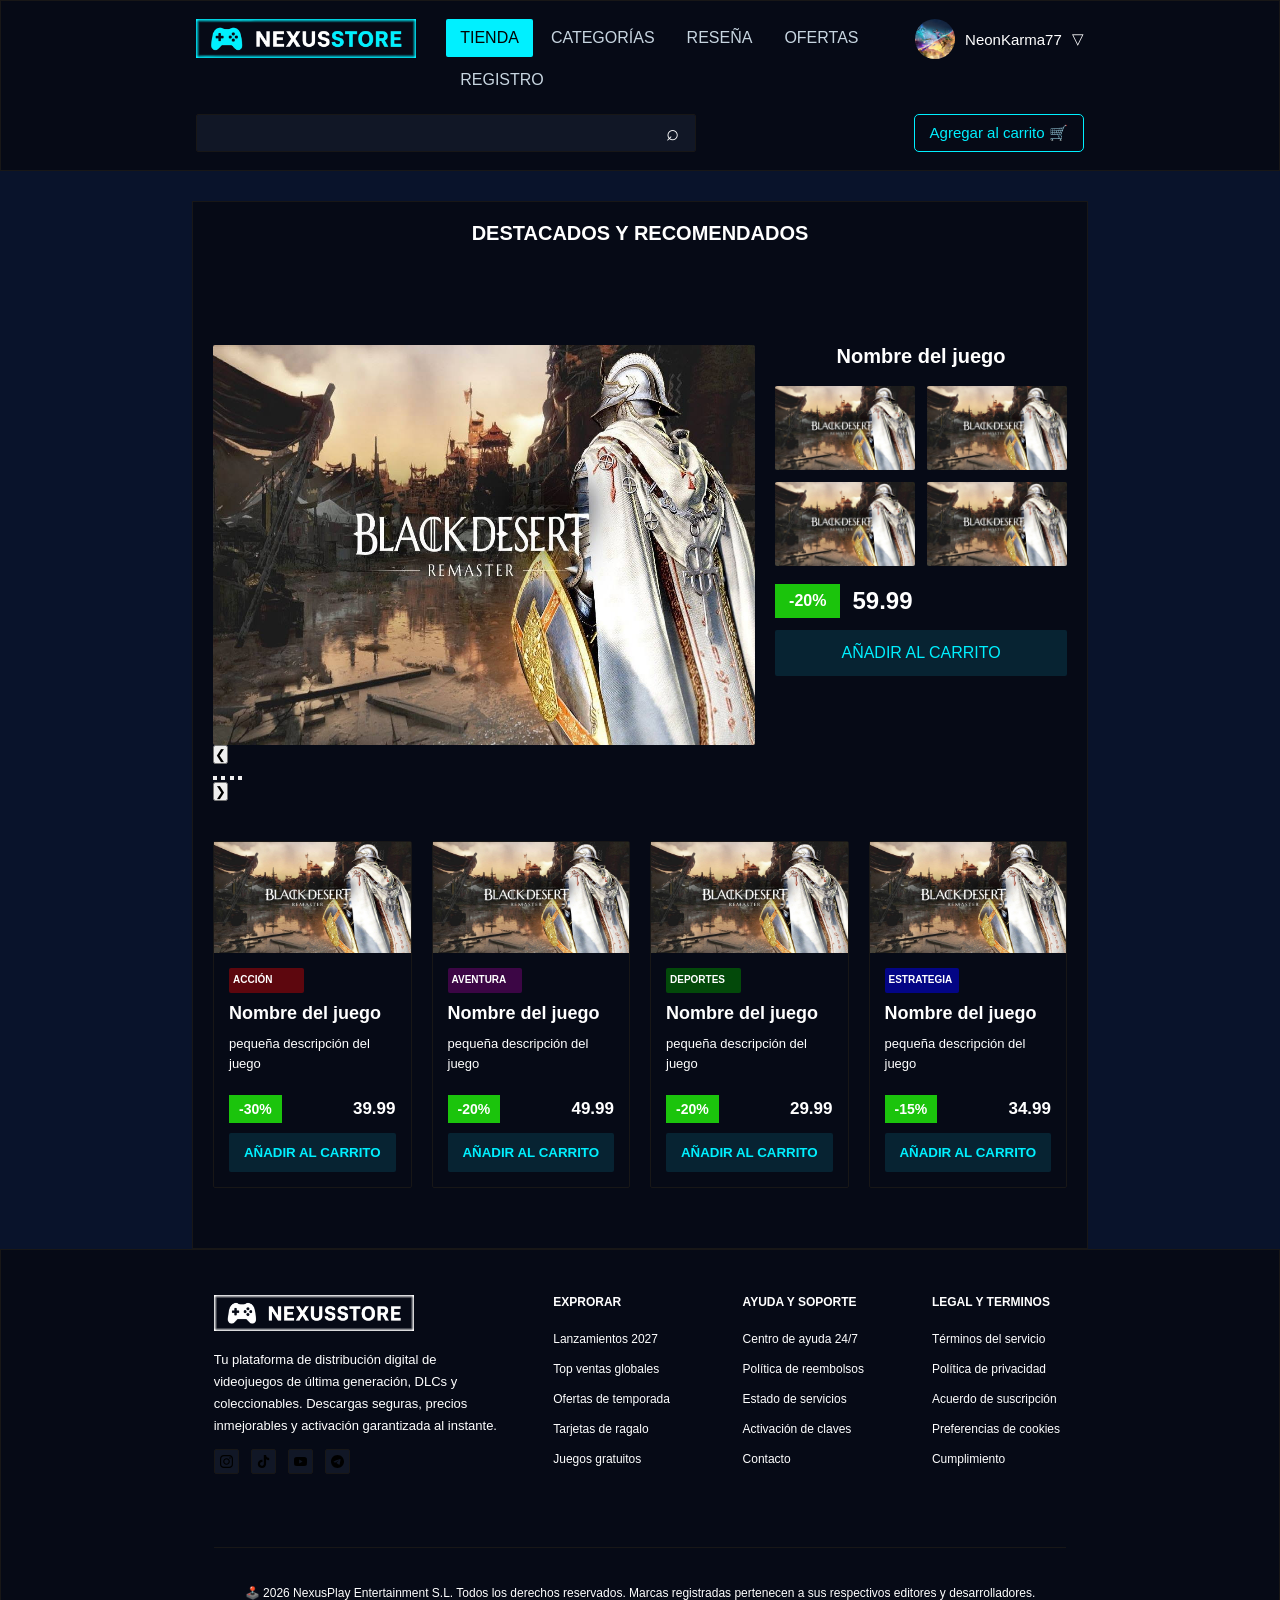
==== index.html @ 0e82df6f "subida web" ====
<!DOCTYPE html>
<html lang="es">

<head>
    <meta charset="UTF-8">
    <meta name="viewport" content="width=device-width, initial-scale=1.0">
    <link rel="stylesheet" href="css/main.css">
    <link rel="stylesheet" href="css/index.css">


    <title>Nexusstore</title>
</head>

<body>
    <header class="header-inicio">
        <div class="contenedor-principal">
            <!-- menú superior izquierda -->
            <div class="header-inicio__superior">
                <!-- <div class="header-inicio__logo"> -->
                <div class="header-inicio__izquierda">
                    <a href="index.html" class="header-inicio__logo"><img src="images/logo.png" alt="Logo de la página">
                    </a>

                    <nav class="navegacion">
                        <ul class="navegacion__lista">
                            <li><a href="index.html" class="navegacion-pag activo" title="Página inicio"
                                    aria-label="Ir a página de inicio">TIENDA</a></li>
                            <li><a href="categorias.html" class="navegacion-pag" title="Página categorías"
                                    aria-label="Ir a página de categorías">CATEGORÍAS</a></li>
                            <li><a href="detalle.html" class="navegacion-pag" title="Página recomendaciones"
                                    aria-label="Ir a la página de recomendaciones">RESEÑA</a></li>
                            <li><a href="ofertas.html" class="navegacion-pag" title="Página ofertas"
                                    aria-label="Ir a la página de ofertas">OFERTAS</a></li>
                            <li><a href="registro.html" class="navegacion-pag" title="Registro"
                                    aria-label="Ir a página de registro">REGISTRO</a></li>
                        </ul>
                    </nav>
                </div>
                <div class="usuario">
                    <button class="usuario__boton"><img src="images/perfil.jfif" alt="foto de perfíl">
                        <span>NeonKarma77</span>
                        <span class="usuario__flecha">▽</span>
                    </button>

                    <div class="usuario__menu">
                        <a href="#" title="perfil" aria-label="Ir a perfil de usuario">Perfíl</a>
                        <a href="#" title="Cerrar sesión" aria-label="Cerrar perfíl de usuario">Cerrar sesión</a>

                    </div>
                </div>
            </div>
            <!-- buscador -->
            <!-- Buscador y carrito: segunda fila -->
            <div class="header-inicio__inferior">
                <!-- 
                <section class="buscador"> -->

                <form class="buscador">
                    <input type="search" class="buscador__campo">
                    <button type="submit">⌕</button>

                </form>

                <!-- carrito -->
                <div class="carrito">

                    <a href="carrito.html" class="carrito__boton">Agregar al carrito 🛒</a>
                </div>


            </div>
        </div>
        </div>

    </header>

    <!-- inicio main -->

    <main class="contenedor-principal">
        <div class="contenedor__inicio">
            <h1 class="titulo-inicio">DESTACADOS Y RECOMENDADOS</h1>
            <div class="exhibicion-juego__contenido">
                <div class="exhibicion-juego__principal">
                    <img src="images/juegos/blackd.jpg" alt="imagen juego principal">

                </div>

                <!-- imagen grande -->
                <div class="exhibicion-juego__galeria">
                    <h2 class="exhibicion-juego__titulo">Nombre del juego</h2>
                    <div class="exhibicion-juego__miniaturas">
                        <img src="images/juegos/blackd.jpg" alt="imagen juego">
                        <img src="images/juegos/blackd.jpg" alt="imagen juego">
                        <img src="images/juegos/blackd.jpg" alt="imagen juego">
                        <img src="images/juegos/blackd.jpg" alt="imagen juego">
                    </div>

                    <div class="exhibicion-juego__compra">
                        <div class="exhibicion-juego__descuento"><span>-20%</span></div>
                        <div class="exhibicion-juego__precio">
                            <span class="precio">59.99</span>
                        </div>
                        <button class="exhibicion-juego__boton">AÑADIR AL CARRITO</button>
                    </div>

                </div>

            </div>

            <!-- opciones de juegos -->
            <div class="exhibicion-juego__controles">

                <button class="control-juego control-juego--anterior">
                    &#10094;
                </button>

                <div class="exhibicion-juego__indicadores">
                    <button class="indicador indicador--activo" aria-label="Juego 1"></button>
                    <button class="indicador" aria-label="Juego 2"></button>
                    <button class="indicador" aria-label="Juego 3"></button>
                    <button class="indicador" aria-label="Juego 4"></button>
                </div>

                <button class="control-juego control-juego--siguiente">
                    &#10095;
                </button>
            </div>
            <!-- fila de juegos -->

            <div class="juegos-destacados">
                <div class="tarjeta-juego">
                    <img src="images/juegos/blackd.jpg" alt="imagen de juego">
                    <div class="tarjeta-juego__informacion">
                        <h3 class="tarjeta-juego__accion">ACCIÓN</h3>
                        <h2 class="tarjeta-juego__titulo">Nombre del juego</h2>
                        <p class="tarjeta-juego__descripcion">
                            pequeña descripción del juego

                        </p>
                        <div class="tarjeta-juego__precio">
                            <span class="tarjeta-juego__descuento">-30%</span>
                            <span class="tarjeta-juego__valor">39.99</span>
                        </div>
                        <button class="tarjeta-juego__boton">AÑADIR AL CARRITO</button>
                    </div>

                </div>

                <div class="tarjeta-juego">
                    <img src="images/juegos/blackd.jpg" alt="imagen de juego">
                    <div class="tarjeta-juego__informacion">
                        <h3 class="tarjeta-juego__aventura">AVENTURA</h3>
                        <h2 class="tarjeta-juego__titulo">Nombre del juego</h2>
                        <p class="tarjeta-juego__descripcion">
                            pequeña descripción del juego

                        </p>
                        <div class="tarjeta-juego__precio">
                            <span class="tarjeta-juego__descuento">-20%</span>
                            <span class="tarjeta-juego__valor">49.99</span>
                        </div>

                        <button class="tarjeta-juego__boton">AÑADIR AL CARRITO</button>
                    </div>


                </div>
                <div class="tarjeta-juego">
                    <img src="images/juegos/blackd.jpg" alt="imagen de juego">
                    <div class="tarjeta-juego__informacion">
                        <h3 class="tarjeta-juego__deportes">DEPORTES</h3>
                        <h2 class="tarjeta-juego__titulo">Nombre del juego</h2>
                        <p class="tarjeta-juego__descripcion">
                            pequeña descripción del juego

                        </p>
                        <div class="tarjeta-juego__precio">
                            <span class="tarjeta-juego__descuento">-20%</span>
                            <span class="tarjeta-juego__valor">29.99</span>
                        </div>

                        <button class="tarjeta-juego__boton">AÑADIR AL CARRITO</button>
                    </div>

                </div>

                <div class="tarjeta-juego">
                    <img src="images/juegos/blackd.jpg" alt="imagen de juego">
                    <div class="tarjeta-juego__informacion">
                        <h3 class="tarjeta-juego__estrategia">ESTRATEGIA</h3>
                        <h2 class="tarjeta-juego__titulo">Nombre del juego</h2>
                        <p class="tarjeta-juego__descripcion">
                            pequeña descripción del juego

                        </p>
                        <div class="tarjeta-juego__precio">
                            <span class="tarjeta-juego__descuento">-15%</span>
                            <span class="tarjeta-juego__valor">34.99</span>
                        </div>

                        <button class="tarjeta-juego__boton">AÑADIR AL CARRITO</button>
                    </div>

                </div>

            </div>
        </div>
    </main>


    <footer class="pie-pagina">
        <div class="pie-pagina__contenedor">
            <!-- footer primera columna -->
            <div class="pie-pagina__superior">
                <div class="pie-pagina__marca"> <img src="images/logo_blanco.png" alt="Logo de la página">
                    <p class="pie-pagina__descripcion">
                        Tu plataforma de distribución digital de videojuegos de última generación, DLCs y
                        coleccionables.
                        Descargas seguras, precios inmejorables y activación garantizada al instante.

                    </p>
                    <nav class="redes-sociales">
                        <a href="" title="instagram" aria-label="Ir al instagram de  nexusstore"><img
                                src="images/instagram.svg"></a>
                        <a href="" title="tik-tok" aria-label="Ir al tik tok de  nexusstore"><img
                                src="images/tok.svg"></a>
                        <a href="" title="Youtube" aria-label="Ir al youtube de  nexusstore"><img
                                src="images/youtube.svg"></a>
                        <a href="" title="Telegram" aria-label="Ir al Telegram de  nexusstore"><img
                                src="images/telegram.svg"></a>

                    </nav>

                </div>
                <!-- footer segunda columna -->
                <nav class="pie-pagina__columna">
                    <h2 class="pie-pagina__titulo">EXPRORAR</h2>
                    <ul class="pie-pagina__lista">
                        <li class="pie-pagina__elemento">
                            <a href="#lanamientos" class="pie-pagina__enlace" title="lanzamientos"
                                aria-label="Ir a pagina lanzamientos">Lanzamientos 2027</a>
                        </li>
                        <li class="pie-pagina__elemento">
                            <a href="#lanamientos" class="pie-pagina__enlace" title="lanzamientos"
                                aria-label="Ir a pagina lanzamientos">Top ventas globales</a>
                        </li>
                        <li class="pie-pagina__elemento">
                            <a href="#lanamientos" class="pie-pagina__enlace" title="lanzamientos"
                                aria-label="Ir a pagina lanzamientos">Ofertas de temporada</a>
                        </li>
                        <li class="pie-pagina__elemento">
                            <a href="#lanamientos" class="pie-pagina__enlace" title="lanzamientos"
                                aria-label="Ir a pagina lanzamientos">Tarjetas de ragalo</a>
                        </li>
                        <li class="pie-pagina__elemento">
                            <a href="#lanamientos" class="pie-pagina__enlace" title="lanzamientos"
                                aria-label="Ir a pagina lanzamientos">Juegos gratuitos</a>
                        </li>

                    </ul>

                </nav>
                <nav class="pie-pagina__columna">
                    <h2 class="pie-pagina__titulo">AYUDA Y SOPORTE</h2>
                    <ul class="pie-pagina__lista">
                        <li class="pie-pagina__elemento">
                            <a href="#lanamientos" class="pie-pagina__enlace" title="lanzamientos"
                                aria-label="Ir a pagina lanzamientos">Centro de ayuda 24/7</a>
                        </li>
                        <li class="pie-pagina__elemento">
                            <a href="#lanamientos" class="pie-pagina__enlace" title="lanzamientos"
                                aria-label="Ir a pagina lanzamientos">Política de reembolsos</a>
                        </li>
                        <li class="pie-pagina__elemento">
                            <a href="#lanamientos" class="pie-pagina__enlace" title="lanzamientos"
                                aria-label="Ir a pagina lanzamientos">Estado de servicios</a>
                        </li>
                        <li class="pie-pagina__elemento">
                            <a href="#lanamientos" class="pie-pagina__enlace" title="lanzamientos"
                                aria-label="Ir a pagina lanzamientos">Activación de claves</a>
                        </li>
                        <li class="pie-pagina__elemento">
                            <a href="#lanamientos" class="pie-pagina__enlace" title="lanzamientos"
                                aria-label="Ir a pagina lanzamientos">Contacto</a>
                        </li>

                    </ul>

                </nav>
                <nav class="pie-pagina__columna">
                    <h2 class="pie-pagina__titulo">LEGAL Y TERMINOS</h2>
                    <ul class="pie-pagina__lista">
                        <li class="pie-pagina__elemento">
                            <a href="#lanamientos" class="pie-pagina__enlace" title="lanzamientos"
                                aria-label="Ir a pagina lanzamientos">Términos del servicio</a>
                        </li>
                        <li class="pie-pagina__elemento">
                            <a href="#lanamientos" class="pie-pagina__enlace" title="lanzamientos"
                                aria-label="Ir a pagina lanzamientos">Política de privacidad</a>
                        </li>
                        <li class="pie-pagina__elemento">
                            <a href="#lanamientos" class="pie-pagina__enlace" title="lanzamientos"
                                aria-label="Ir a pagina lanzamientos">Acuerdo de suscripción</a>
                        </li>
                        <li class="pie-pagina__elemento">
                            <a href="#lanamientos" class="pie-pagina__enlace" title="lanzamientos"
                                aria-label="Ir a pagina lanzamientos">Preferencias de cookies</a>
                        </li>
                        <li class="pie-pagina__elemento">
                            <a href="#lanamientos" class="pie-pagina__enlace" title="lanzamientos"
                                aria-label="Ir a pagina lanzamientos">Cumplimiento</a>
                        </li>

                    </ul>

                </nav>
            </div>
            <div class="pie-pagina__linea"></div>

            <div class="pie-pagina__inferior">
                <p class="pie-pagina__derechos">
                    🕹️ 2026 NexusPlay Entertainment S.L.
                    Todos los derechos reservados.
                    Marcas registradas pertenecen a sus respectivos
                    editores y desarrolladores.
                </p>
            </div>
        </div>
    </footer>
</body>

</html>
<!--
© 2026 Valve Corporation. Todos los derechos reservados. Todas las marcas registradas pertenecen a sus respectivos dueños en EE. UU. y otros países.
Todos los precios incluyen IVA (donde sea aplicable). -->

<!-- w3c validar html y css
 
ccs code quality css

rendimiento
yelow laps

css pcify  graphs generatos

lighthouse

prueba accesibilidad  wave 

añadir loading lazzy

-->
---- css/main.css ----
* {
    margin: 0;
    padding: 0;
    box-sizing: border-box;
}

html {
    height: 100%;
}

body {

    font-family: Verdana, Geneva, Tahoma, sans-serif;
    background: #09132b;
    color: white;
    display: flex;
    flex-direction: column;
    min-height: 100vh;
    width: 100%;
    margin: 0;

}

main {
    flex: 1 o auto;
}

.contenedor-principal {

    width: 70%;
    max-width: 1400px;
    margin: 0 auto;

}


/*  Header*/

.header-inicio {

    width: 100%;
    background-color: #060a16;
    padding: 18px 5px;
    border: 1px solid rgb(24, 23, 23);
    ;
}

.header-inicio__superior {

    display: flex;
    justify-content: space-between;
    align-items: flex-start;
    gap: 20px
}

.header-inicio__inferior {

    display: flex;
    justify-content: space-between;
    margin-top: 10px;
}

/*Logo*/

.header-inicio__izquierda {

    display: flex;
    flex-direction: row;
    align-items: flex-start;


}

.header-inicio__logo {
    display: flex;
    align-items: center;
    text-decoration: none;

}

.header-inicio__logo img {

    width: 220px;
    height: auto;
    object-fit: contain;
    margin-right: 30px;
}

/*navegación*/
.navegacion {

    display: flex;
    align-items: center;


}

.navegacion__lista {

    display: flex;
    list-style: none;
    flex-wrap: wrap;
    gap: 4px;

}

.navegacion-pag {

    color: #C7D5E0;
    text-decoration: none;
    padding: 10px;
    display: block;
    padding: 10px 14px;
    border-radius: 2px;
    transition: background-color 0.3s ease, color 0.3s ease;
}

.navegacion-pag:hover {

    color: #030303;
    background-color: #00f0ff;
}

.navegacion-pag.activo {
    color: #030303;
    background-color: #00f0ff;

}

/*perfil*/
.usuario {

    position: relative;
}

.usuario__boton {

    display: flex;
    align-items: center;
    gap: 10px;
    background: transparent;
    color: white;
    font-size: 15px;
    cursor: pointer;
    border: none;
}

.usuario__boton img {

    width: 40px;
    height: 40px;
    border-radius: 50%;
    object-fit: cover;
    font-weight: bold;

}

/*menú desplegable*/
.usuario__menu {

    display: none;
    position: absolute;
    top: 100%;
    right: 0;
    min-width: 160px;
    margin-top: 10px;
    background: #09132b;
    border-radius: 6px;
    overflow: hidden;
    box-shadow: 0 4px 12px rgba(0, 0, 0, 0.25);
    z-index: 10;

}

.usuario__menu a {

    display: block;
    padding: 12px 15px;
    color: white;
    text-decoration: none;

}

.usuario__menu a:hover {

    background-color: #111726;

}

/*menu despliegue perfil*/
/*.usuario:hover {

    display: block;

}

.usuario__menu {
    display: block;

}

.usuario:focus-within {
    display: block;

}

.usuario__menu {
    display: block;

}

/*footer abajo */

.header-inicio__inferior {

    display: flex;
    justify-content: space-between;
    align-items: center;
    margin-top: 15px;

}

/*Buscador */

.buscador {
    display: flex;
    width: 500px;
    height: 38px;
    border: 1px solid rgb(24, 23, 23);
    border-radius: 2px;
    overflow: hidden;
}

.buscador input {

    flex: 1;
    min-width: 0;
    padding: 0 12px;
    background-color: #111726;
    color: white;
    border: none;
    outline: none;
    font-size: 14px;

}

.buscador button {

    width: 45px;
    border: none;
    background-color: #111726;
    color: white;
    font-size: 22px;
    cursor: pointer;
}

.buscador button:hover {

    background-color: #00f0ff;

}

/*carrito*/

.carrito {

    display: flex;
    justify-content: flex-end;

}

.carrito__boton {

    display: flex;
    align-items: center;
    gap: 8px;
    padding: 9px 15px;
    text-decoration: none;
    background-color: transparent;
    border: 0.1px solid #00f0ff;
    border-radius: 5px;
    color: #00f0ff;
    font-size: 15px;
    cursor: pointer;

}

.carrito__boton:hover {

    background-color: #145c38;
    color: #5cff9a;
    border: 1px solid rgb(24, 23, 23);

}

/* colores 
lineas: rgb(24, 23, 23);
azul body #09132b 
 footer #060a16
azul fluorecente #00f0ff
barra búsqueda #111726*/

/*Footer*/

.pie-pagina {
    width: 100%;
    background-color: #060a16;
    border: 1px solid rgb(24, 23, 23);
    color: white;
    padding: 45px 30px 25px;
    font-family: Verdana, Geneva, Tahoma, sans-serif;
    flex-shrink: 0;
    margin-top: auto;

}

.pie-pagina__contenedor {
    max-width: 1400;
    width: 70%;
    margin: 0 auto;
}

.pie-pagina__superior {

    display: grid;
    grid-template-columns: 1.8fr 0.85fr 0.85fr 0.85fr;
    gap: 55px;
    padding-bottom: 55px;

}

.pie-pagina__img {

    max-width: 470px;

}

.pie-pagina__marca img {
    display: block;
    width: 200px;
    max-width: 100%;
    height: auto;
    max-height: 50px;
    object-position: left center;
    margin-bottom: 18px;
}

.redes-sociales img {
    display: block;
    width: 25px;
    height: 25px;
    object-fit: contain;
    padding: 5px;
    background-color: #111726;
    border: 1px solid rgb(24, 23, 23);
    border-radius: 2px;
    filter: black(5) brightness(0) invert(1);
    transition: filter 0.3s ease, transform 0.3 ease;
    margin-top: 12px;
}

.pie-pagina__logotipo {

    display: inline-flex;
    align-items: center;
    gap: 12px;
    text-decoration: none;
    margin-bottom: 18px;

}

.pie-pagina__logotipo-icono {

    width: 40px;
    height: 40px;
    display: flex;
    align-items: center;
    justify-content: center;
    background-color: #3a7404;
    color: white;
    border-radius: 10px;
    font-size: 20;
    flex-shrink: 0;

}

.pie-pagina__logotipo-texto {

    color: #00f0ff;
    font-size: 20px;
    font-weight: 700;
    white-space: nowrap;
}

.pie-pagina__descripcion {
    max-width: 400px;
    font-size: 13px;
    line-height: 1.7;
}

.redes-sociales {
    display: flex;
    align-items: center;
    gap: 12px;
}

.redes-sociales__enlace {

    width: 40px;
    height: 40px;
    display: flex;
    align-items: center;
    justify-content: center;
    color: #00f0ff;
    background-color: #060a16;
    border: 1px solid #060a16;
    border-radius: 6px;
    text-decoration: none;
    font-size: 15px;
    transition: all 0.3s ease;

}

.redes-sociales__enlace:hover {

    background-color: #030303;
    color: #3a7404;
    border-color: #00f0ff;
    transform: translateY(-3px);

}

.pie-pagina__columna {

    min-width: 0;

}

.pie-pagina__titulo {

    display: flex;
    align-items: center;
    gap: 8px;
    color: white;
    font-size: 12px;
    font-weight: 700;
    margin-bottom: 20px;
    white-space: nowrap;


}

.pie-pagina__punto {

    width: 7px;
    height: 7px;
    background-color: #00f0ff;
    border-radius: 50%;

}

.pie-pagina__lista {

    list-style: none;
    display: flex;
    flex-direction: column;
    gap: 12px;

}

.pie-pagina__enlace {

    color: white;
    text-decoration: none;
    font-size: 12px;
    transition: color 0.3s ease;

}

.pie-pagina__enlace:hover {
    color: #00f0ff;
}

.pie-pagina__linea {

    width: 100%;
    height: 1px;
    background-color: rgb(24, 23, 23);
}

.pie-pagina__inferior {

    display: flex;
    align-items: center;
    justify-content: center;
    padding-top: 35px;
    color: rgb(24, 23, 23);

}

.pie-pagina__derechos {

    color: #060a16;
    font-size: 12px;
    line-height: 1.7;
}


.pie-pagina__derechos {

    color: white;
    text-align: center;

}
---- css/index.css ----
/*Contenido principal*/
.contenedor__inicio {
    background-color: #060a16;
    border: 1px solid rgb(24, 23, 23);
    padding: 20px;
    margin-top: 30px;
}

.titulo-inicio {
    margin-top: 0;
    margin-bottom: 15px;
    font-size: 20px;
    color: white;
    text-align: center;
}

.exhibicion-juego__contenido {

    display: grid;
    grid-template-columns: 13fr 7fr;
    gap: 20px;
    width: 100%;
    margin-top: 100px;
    padding: auto;

}


/*columna izquierda*/

.exhibicion-juego__principal {
    width: 100%;
    height: 100%;
    min-height: 400px;
    border-radius: 2px;
}

.exhibicion-juego__principal img {
    width: 100%;
    height: 100%;
    display: block;
    border-radius: 2px;

}

/*imegen derecha*/

.exhibicion-juego__galeria {
    display: flex;
    flex-direction: column;
    gap: 18px;
}


/*Título del juego*/
.exhibicion-juego__titulo {
    color: white;
    font-size: 20px;
    font-weight: bold;
    text-align: center;
}

/*imagenes mini*/

.exhibicion-juego__miniaturas {

    display: grid;
    grid-template-columns: repeat(2, 1fr);
    grid-template-rows: repeat(2, 1fr);
    gap: 12px;

}

.exhibicion-juego__miniaturas img {

    width: 100%;
    display: block;
    object-fit: cover;
    border-radius: 2px;
    cursor: pointer;

}

.exhibicion-juego__miniaturas img:hover {
    transform: scale(1.04);
}

/*Compra*/

.exhibicion-juego__compra {
    display: grid;
    grid-template-columns: auto 1fr;
    gap: 12px;
    align-items: center;
}

.exhibicion-juego__precio {
    color: white;
    font-size: 24px;
    font-weight: bold;

}

.exhibicion-juego__descuento {

    background-color: #1bc40c;
    color: white;
    padding: 8px 14px;
    font-size: 16px;
    font-weight: bold;
}

.exhibicion-juego__boton {

    grid-column: 1/-1;
    padding: 14px;
    background-color: #072332;
    color: #00f0ff;
    border: none;
    border-radius: 2px;
    font-size: 16px;
    cursor: pointer;

}

.exhibicion-juego__boton:hover {
    background-color: #00f0ff;
    color: black;
}

/*fila juegos*/
.juegos-destacados {
    display: grid;
    grid-template-columns: repeat(4, 1fr);
    gap: 20px;
    width: 100%;
    margin: 40px auto;
}

.tarjeta-juego {

    display: flex;
    flex-direction: column;
    background-color: #060a16;
    border: 1px solid rgb(24, 23, 23);
    border-radius: 2px;
    min-width: 0;
}

.tarjeta-juego:hover {
    transform: scale(1.04);
}

.tarjeta-juego img {

    width: 100%;
    aspect-ratio: 16/9;
    display: block;

}

.tarjeta-juego__informacion {
    display: flex;
    flex-direction: column;
    flex: 1;
    padding: 15px;
    gap: 10px;

}

.tarjeta-juego__informacion h3 {

    font-size: 10px;
    font-weight: bold;
    padding: 4px;
    width: 45%;
    height: 25px;
    line-height: 1.6;
    border-radius: 2px;

}

.tarjeta-juego__accion {
    background-color: rgba(255, 0, 0, 0.349);
    color: white;
}

.tarjeta-juego__aventura {
    background-color: rgba(128, 0, 128, 0.445);
    color: white;

}

.tarjeta-juego__deportes {
    background-color: rgba(0, 128, 0, 0.534);
    color: white;

}

.tarjeta-juego__estrategia {
    background-color: rgba(0, 0, 255, 0.473);
    color: white;

}

.tarjeta-juego__titulo {

    color: white;
    font-size: 18px;

}

.tarjeta-juego__descripcion {

    color: white;
    font-size: 13px;
    line-height: 1.6;

}

.tarjeta-juego__precio {

    display: flex;
    justify-content: space-between;
    align-items: center;
    margin-top: auto;
    padding-top: 10px;

}

.tarjeta-juego__descuento {
    background-color: #1bc40c;
    color: white;
    font-size: 14px;
    font-weight: bold;
    padding: 6px 10px;

}

.tarjeta-juego__valor {
    color: white;
    font-size: 17px;
    font-weight: bold;
}

.tarjeta-juego__boton {
    width: 100%;
    padding: 12px;
    background-color: #072332;
    color: #00f0ff;
    border: none;
    border-radius: 2px;
    font-weight: bold;
    cursor: pointer;
}

.tarjeta-juego__boton:hover {
    background-color: #00f0ff;
    color: black;
}
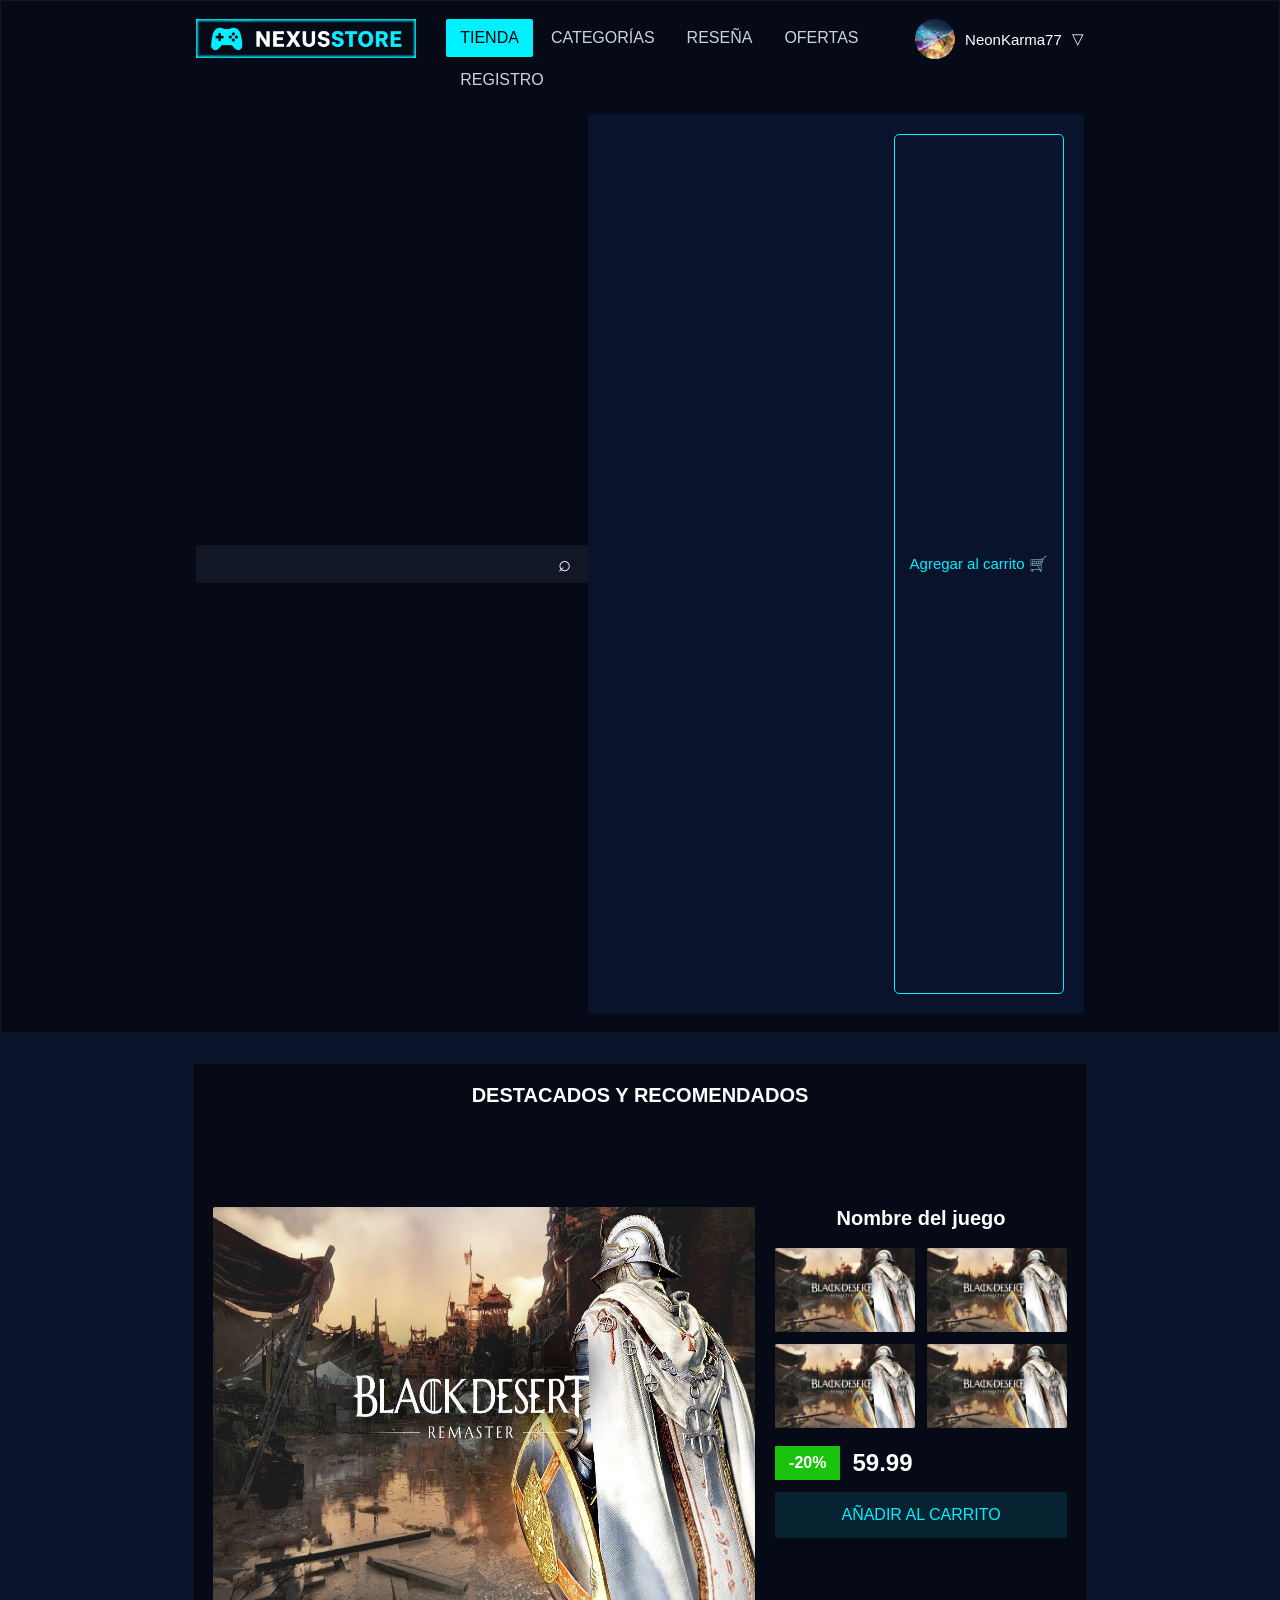
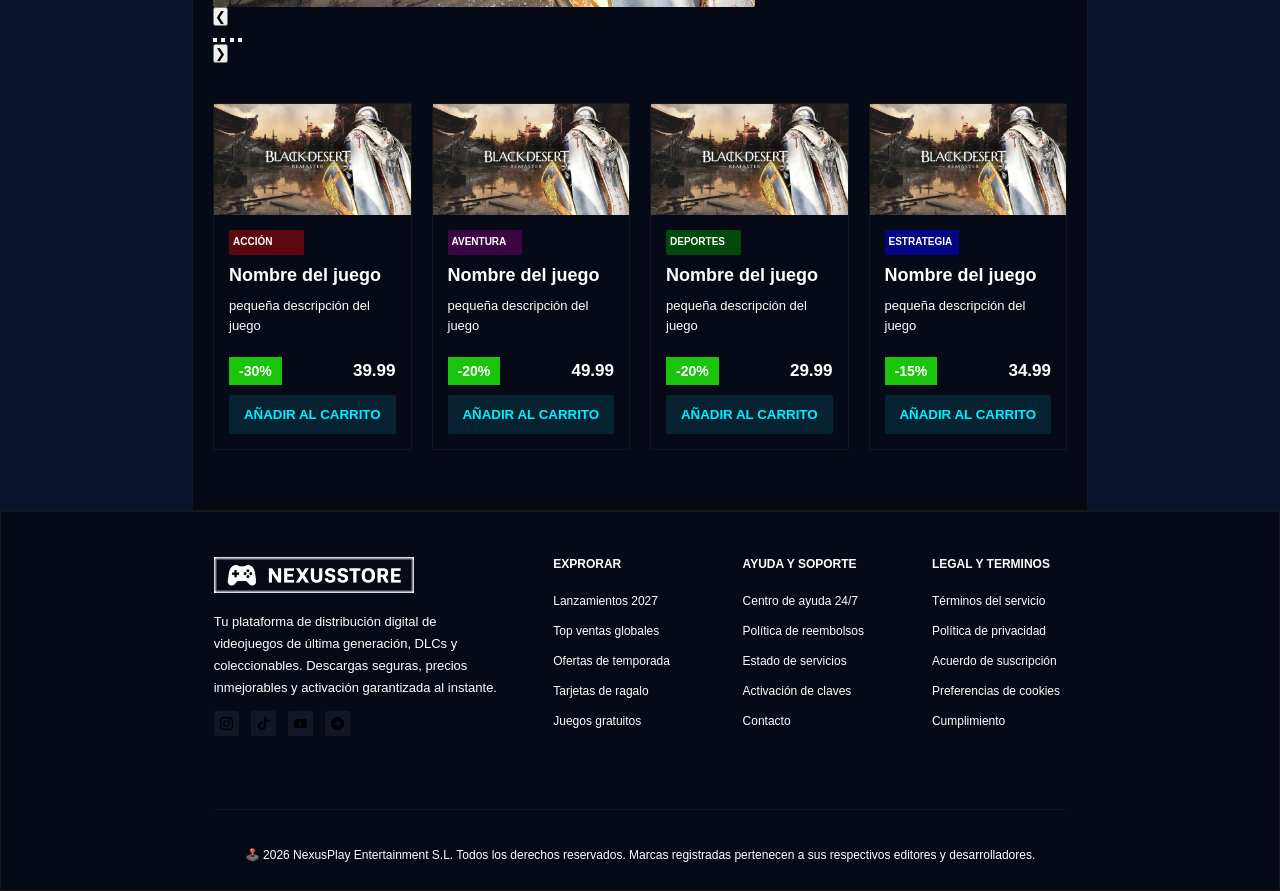
==== commit eaffd2f1: "correccion" ====
--- a/index.html
+++ b/index.html
@@ -5,7 +5,6 @@
     <meta charset="UTF-8">
     <meta name="viewport" content="width=device-width, initial-scale=1.0">
     <link rel="stylesheet" href="css/main.css">
-    <link rel="stylesheet" href="css/index.css">
 
 
     <title>Nexusstore</title>
--- a/css/main.css
+++ b/css/main.css
@@ -511,4 +511,1325 @@
     color: white;
     text-align: center;
 
+}
+
+
+/*index*/
+
+/*Contenido principal*/
+.contenedor__inicio {
+    background-color: #060a16;
+    border: 1px solid rgb(24, 23, 23);
+    padding: 20px;
+    margin-top: 30px;
+}
+
+.titulo-inicio {
+    margin-top: 0;
+    margin-bottom: 15px;
+    font-size: 20px;
+    color: white;
+    text-align: center;
+}
+
+.exhibicion-juego__contenido {
+
+    display: grid;
+    grid-template-columns: 13fr 7fr;
+    gap: 20px;
+    width: 100%;
+    margin-top: 100px;
+    padding: auto;
+
+}
+
+
+/*columna izquierda*/
+
+.exhibicion-juego__principal {
+    width: 100%;
+    height: 100%;
+    min-height: 400px;
+    border-radius: 2px;
+}
+
+.exhibicion-juego__principal img {
+    width: 100%;
+    height: 100%;
+    display: block;
+    border-radius: 2px;
+
+}
+
+/*imegen derecha*/
+
+.exhibicion-juego__galeria {
+    display: flex;
+    flex-direction: column;
+    gap: 18px;
+}
+
+
+/*Título del juego*/
+.exhibicion-juego__titulo {
+    color: white;
+    font-size: 20px;
+    font-weight: bold;
+    text-align: center;
+}
+
+/*imagenes mini*/
+
+.exhibicion-juego__miniaturas {
+
+    display: grid;
+    grid-template-columns: repeat(2, 1fr);
+    grid-template-rows: repeat(2, 1fr);
+    gap: 12px;
+
+}
+
+.exhibicion-juego__miniaturas img {
+
+    width: 100%;
+    display: block;
+    object-fit: cover;
+    border-radius: 2px;
+    cursor: pointer;
+
+}
+
+.exhibicion-juego__miniaturas img:hover {
+    transform: scale(1.04);
+}
+
+/*Compra*/
+
+.exhibicion-juego__compra {
+    display: grid;
+    grid-template-columns: auto 1fr;
+    gap: 12px;
+    align-items: center;
+}
+
+.exhibicion-juego__precio {
+    color: white;
+    font-size: 24px;
+    font-weight: bold;
+
+}
+
+.exhibicion-juego__descuento {
+
+    background-color: #1bc40c;
+    color: white;
+    padding: 8px 14px;
+    font-size: 16px;
+    font-weight: bold;
+}
+
+.exhibicion-juego__boton {
+
+    grid-column: 1/-1;
+    padding: 14px;
+    background-color: #072332;
+    color: #00f0ff;
+    border: none;
+    border-radius: 2px;
+    font-size: 16px;
+    cursor: pointer;
+
+}
+
+.exhibicion-juego__boton:hover {
+    background-color: #00f0ff;
+    color: black;
+}
+
+/*fila juegos*/
+.juegos-destacados {
+    display: grid;
+    grid-template-columns: repeat(4, 1fr);
+    gap: 20px;
+    width: 100%;
+    margin: 40px auto;
+}
+
+.tarjeta-juego {
+
+    display: flex;
+    flex-direction: column;
+    background-color: #060a16;
+    border: 1px solid rgb(24, 23, 23);
+    border-radius: 2px;
+    min-width: 0;
+}
+
+.tarjeta-juego:hover {
+    transform: scale(1.04);
+}
+
+.tarjeta-juego img {
+
+    width: 100%;
+    aspect-ratio: 16/9;
+    display: block;
+
+}
+
+.tarjeta-juego__informacion {
+    display: flex;
+    flex-direction: column;
+    flex: 1;
+    padding: 15px;
+    gap: 10px;
+
+}
+
+.tarjeta-juego__informacion h3 {
+
+    font-size: 10px;
+    font-weight: bold;
+    padding: 4px;
+    width: 45%;
+    height: 25px;
+    line-height: 1.6;
+    border-radius: 2px;
+
+}
+
+.tarjeta-juego__accion {
+    background-color: rgba(255, 0, 0, 0.349);
+    color: white;
+}
+
+.tarjeta-juego__aventura {
+    background-color: rgba(128, 0, 128, 0.445);
+    color: white;
+
+}
+
+.tarjeta-juego__deportes {
+    background-color: rgba(0, 128, 0, 0.534);
+    color: white;
+
+}
+
+.tarjeta-juego__estrategia {
+    background-color: rgba(0, 0, 255, 0.473);
+    color: white;
+
+}
+
+.tarjeta-juego__titulo {
+
+    color: white;
+    font-size: 18px;
+
+}
+
+.tarjeta-juego__descripcion {
+
+    color: white;
+    font-size: 13px;
+    line-height: 1.6;
+
+}
+
+.tarjeta-juego__precio {
+
+    display: flex;
+    justify-content: space-between;
+    align-items: center;
+    margin-top: auto;
+    padding-top: 10px;
+
+}
+
+.tarjeta-juego__descuento {
+    background-color: #1bc40c;
+    color: white;
+    font-size: 14px;
+    font-weight: bold;
+    padding: 6px 10px;
+
+}
+
+.tarjeta-juego__valor {
+    color: white;
+    font-size: 17px;
+    font-weight: bold;
+}
+
+.tarjeta-juego__boton {
+    width: 100%;
+    padding: 12px;
+    background-color: #072332;
+    color: #00f0ff;
+    border: none;
+    border-radius: 2px;
+    font-weight: bold;
+    cursor: pointer;
+}
+
+.tarjeta-juego__boton:hover {
+    background-color: #00f0ff;
+    color: black;
+}
+
+/*categorias*/
+
+/*Contenido general*/
+
+.pagina-categoria {
+    width: 70%;
+    margin: 0 auto;
+}
+
+.pagina-categoria .contenedor-busqueda {
+
+    display: flex;
+    justify-content: center;
+    align-items: center;
+    width: 100%;
+
+}
+
+.pagina-categoria .herramientas-tienda {
+
+    display: flex;
+    align-items: center;
+    justify-content: space-between;
+    gap: 20px;
+    width: 100%;
+    padding: 15px;
+    margin: 30px;
+    background-color: #060a16;
+    border: 1px solid rgb(24, 23, 23);
+    border-radius: 2px;
+
+}
+
+
+/*Estructura ordenar*/
+
+.pagina-categoria .ordenar-tienda {
+    display: flex;
+    align-items: center;
+    gap: 10px;
+    color: white;
+}
+
+.pagina-categoria .ordenar-tienda__seleccion {
+    padding: 10px;
+    background-color: #111726;
+    color: white;
+    border: 1px solid rgb(24, 23, 23);
+    border-radius: 2px;
+    cursor: pointer;
+}
+
+.pagina-categoria .ordenar-tienda__seleccion option {
+
+    background-color: #111726;
+
+}
+
+.pagina-categoria .herramientas-tienda value {
+
+    background-color: #00f0ff;
+}
+
+/*visualización*/
+
+.pagina-categoria .visualizacion-tienda {
+
+    display: flex;
+    align-items: center;
+    gap: 8px;
+
+}
+
+.pagina-categoria .visualizacion-tienda__boton {
+    width: 40px;
+    height: 40px;
+    background-color: #111726;
+    color: white;
+    border: 1px solid rgb(24, 23, 23);
+    border-radius: 2px;
+    cursor: pointer;
+
+}
+
+.pagina-categoria .visualizacion-tienda__boton:hover {
+    background-color: #00f0ff;
+    color: white;
+}
+
+.pagina-categoria .visualizacion-activa {
+    background-color: #111726;
+    color: white;
+    border: 1px solid rgb(24, 23, 23);
+}
+
+/*contenido categoría*/
+
+.pagina-categoria .catalogo {
+    display: grid;
+    grid-template-columns: 220px 1fr;
+    gap: 20px;
+    max-width: 1400px;
+    margin: 5px auto;
+    padding: 10px;
+
+}
+
+/*filtro*/
+
+.pagina-categoria .filtros {
+
+    padding: 20px;
+    background-color: #060a16;
+    border-radius: 2;
+    height: auto;
+
+}
+
+.pagina-categoria .filtros h2 {
+    margin-top: 0;
+}
+
+.pagina-categoria .filtros h3 {
+    margin-top: 25px;
+    color: #00f0ff;
+}
+
+.pagina-categoria .filtros label {
+    display: block;
+    margin: 12px 0;
+    cursor: pointer;
+}
+
+/* columna juegos*/
+
+.pagina-categoria .catalogo-juegos {
+
+    display: grid;
+    grid-template-columns: repeat(3, minmax(0, 1fr));
+    gap: 25px;
+
+}
+
+.pagina-categoria .juegos {
+    background-color: #060a16;
+    border: 1px solid rgb(24, 23, 23);
+    border-radius: 2px;
+    padding: 12px;
+    display: flex;
+    flex-direction: column;
+}
+
+.pagina-categoria .juegos img {
+    width: 100%;
+    aspect-ratio: 1/1;
+    object-fit: cover;
+    border-radius: 2px;
+
+}
+
+.pagina-categoria .juegos h3 {
+    margin: 12px 0;
+    font-size: 17px;
+}
+
+/* botones */
+
+.pagina-categoria .juego-info {
+
+    display: flex;
+    justify-content: space-between;
+    align-items: center;
+    gap: 8px;
+    margin-top: auto;
+
+}
+
+.pagina-categoria .juego-info span {
+    font-weight: bold;
+    font-size: 16px;
+}
+
+.pagina-categoria .juego-info button {
+
+    background-color: #072332;
+    color: #00f0ff;
+    border: none;
+    padding: 10px 14px;
+    border-radius: 2px;
+    cursor: pointer;
+
+}
+
+.pagina-categoria .juego-info button:hover {
+    background-color: #00f0ff;
+    color: black;
+}
+
+/*resena*/
+
+/*contenedor pricipal*/
+
+.contenedor-detalle {
+    width: 70%;
+    margin: 10px auto;
+    box-sizing: border-box;
+    display: grid;
+    gap: 25px;
+    max-width: 1400px;
+    grid-template-columns: minmax(0, 70fr) minmax(0, 30fr);
+
+}
+
+.resena {
+    flex-direction: column;
+    display: flex;
+    width: 100%;
+    background-color: #060a16;
+    border: 1px solid rgb(24, 23, 23);
+    padding: 10px;
+    gap: 10px;
+    box-sizing: border-box;
+}
+
+/* video principal */
+.resena__video-principal {
+    width: 100%;
+    background-color: #060a16;
+    border: 1px solid rgb(24, 23, 23);
+    padding: 10px;
+    gap: 10px;
+    overflow: hidden;
+}
+
+.resena__video-principal video {
+    display: block;
+    width: 100%;
+    aspect-ratio: 16/9;
+    object-fit: contain;
+}
+
+/*videos mini*/
+
+.resena__videos-lista {
+    display: grid;
+    grid-template-columns: repeat(3, minmax(0, 1fr));
+    gap: 10px
+}
+
+.resena__video-mini video {
+
+    width: 100%;
+    aspect-ratio: 16/9;
+    object-fit: cover;
+    border-radius: 2px;
+
+}
+
+/*información*/
+.resena__informacion {
+    display: flex;
+    flex-direction: column;
+    gap: 10px;
+}
+
+.resena__imagen {
+    text-align: center;
+    width: 100%;
+}
+
+.resena__imagen img {
+    width: 100%;
+    max-height: 250px;
+    object-fit: contain;
+    border-radius: 2px;
+}
+
+/*Descripción valoracion*/
+
+.resena__descripcion,
+.resena__ficha,
+.resena__valoracion {
+    padding: 10px;
+    border: 1px solid rgb(24, 23, 23);
+    border-radius: 2px;
+    background-color: #060a16;
+
+}
+
+/*títulos*/
+.resena__titulo,
+.resena__subtitulo {
+    margin-top: 0;
+}
+
+/*datos ficha*/
+.resena__dato {
+    margin: 10px 0;
+
+}
+
+/* estrellas */
+.resena__estrellas {
+    color: #00f0ff;
+    font-size: 20px;
+    letter-spacing: 3px;
+}
+
+.resena__nota {
+    font-weight: bold;
+
+}
+
+/*juegos*/
+
+.juego__resena {
+
+    display: grid;
+    width: 70%;
+    grid-template-columns: minmax(0, 70fr) minmax(0, 30fr);
+    gap: 25px;
+    max-width: 1400px;
+    margin: 20px auto;
+    box-sizing: border-box;
+}
+
+/*columna de descripción*/
+.juego__resena-descripcion {
+    padding: 15px;
+    color: #00f0ff;
+    background-color: #060a16;
+    border: 1px solid rgb(24, 23, 23);
+    border-radius: 2px;
+}
+
+.juego__resena-titulo {
+    font-size: 20px;
+    margin-top: 0;
+    margin-bottom: 20px;
+}
+
+.juego__resena-texto {
+    background-color: #060a16;
+    font-size: 16px;
+    line-height: 1.7;
+    color: white;
+    text-align: justify;
+}
+
+/* columna requisitos */
+.juego__resena-requisitos {
+    padding: 25px;
+    background-color: #060a16;
+    border-radius: 2px;
+    color: #00f0ff;
+    box-sizing: border-box;
+}
+
+.juego__resena-requisito {
+    display: flex;
+    flex-direction: column;
+    gap: 5px;
+    padding: 12px 0;
+    border-bottom: 1px solid rgb(24, 23, 23);
+    color: white;
+}
+
+.juego__resena-requisito:last-child {
+    border-bottom: none;
+}
+
+.juego__resena-etiqueta {
+    font-weight: bold;
+    font-size: 14px;
+    color: white;
+}
+
+.juego__resena-valor {
+    font-size: 14px;
+    color: white;
+}
+
+/*oferta*/
+
+/*Contenido principal*/
+.contenedor-oferta {
+    display: flex;
+    flex-direction: column;
+    width: 70%;
+    max-width: 1400px;
+    margin: 35px auto;
+    box-sizing: border-box;
+
+}
+
+.contenedor-oferta .oferta:first-child {
+    display: grid;
+    grid-template-columns: repeat(4, minmax(0, 1fr));
+    gap: 20px;
+    width: 100%;
+    max-width: none;
+    margin: 0 0 25px;
+    padding: 15px;
+    box-sizing: border-box;
+}
+
+/*primera fila */
+
+.oferta__tarjeta {
+
+    display: flex;
+    flex-direction: column;
+    min-width: 0;
+    overflow: hidden;
+    background-color: #060a16;
+    border: 1px solid rgb(24, 23, 23);
+    border-radius: 2px;
+
+}
+
+.oferta__tarjeta:hover {
+    transform: translate(-5px);
+}
+
+.oferta__tarjeta .oferta__imagen {
+
+    display: block;
+    width: 100%;
+    height: 220px;
+    object-fit: cover;
+
+}
+
+.oferta__tarjeta .oferta__informacion {
+    display: flex;
+    flex-direction: column;
+    flex: 1;
+    padding: 18px;
+    min-width: 0;
+
+}
+
+.oferta__tarjeta .oferta__categoria {
+
+    margin: 0 0 10px;
+    color: white;
+    font-size: 9px;
+
+}
+
+.oferta__categoria-accion {
+
+    background-color: rgba(255, 0, 0, 0.349);
+    color: white;
+}
+
+.oferta__categoria-aventura {
+
+    background-color: rgba(128, 0, 128, 0.445);
+    color: white;
+}
+
+.oferta__categoria-deporte {
+
+    background-color: rgba(0, 128, 0, 0.534);
+    color: white;
+}
+
+.oferta__categoria-estrategia {
+
+    background-color: rgba(0, 0, 255, 0.473);
+    color: white;
+}
+
+.oferta__tarjeta .oferta__titulo {
+    margin: 0 0 12px;
+    color: #00f0ff;
+    font-size: 20px;
+}
+
+.oferta__tarjeta .oferta__descripcion {
+
+    color: white;
+    font-size: 14px;
+    line-height: 1.5;
+
+}
+
+.oferta__tarjeta .oferta__precio {
+    display: flex;
+    align-items: center;
+    gap: 12px;
+    margin-top: auto;
+    color: white;
+    padding: 15px;
+}
+
+.oferta__tarjeta .oferta__descuento {
+    padding: 6px 10px;
+    border-radius: 5px;
+    background-color: #1bc40c;
+    color: white;
+    font-size: bold;
+}
+
+.oferta__tarjeta .oferta__valor {
+    color: white;
+    font-size: 19px;
+    font-weight: bold;
+}
+
+.oferta__tarjeta .oferta__boton {
+
+    width: 100%;
+    padding: 12px;
+    background-color: #072332;
+    color: #00f0ff;
+    border: none;
+    border-radius: 2px;
+    font-weight: bold;
+    cursor: pointer;
+
+}
+
+.oferta__tarjeta .oferta__boton:hover {
+    background-color: #00f0ff;
+    color: black;
+}
+
+
+/*lista juegos*/
+
+.contenedor-oferta section.oferta {
+    display: block;
+    width: 100%;
+    max-width: none;
+    margin: 0 0 25px;
+    padding: 20px;
+    box-sizing: border-box;
+    background-color: #060a16;
+    color: white;
+
+}
+
+.oferta__lista {
+    display: flex;
+    flex-direction: column;
+    width: 100%;
+
+}
+
+.oferta__juego {
+
+    display: grid;
+    grid-template-columns: 75px minmax(180px, 1fr) 55px 125px 85px 130px;
+    align-items: center;
+    gap: 12px;
+    min-width: 0;
+    padding: 12px 8px;
+    border-bottom: 1px solid rgb(24, 23, 23);
+}
+
+.oferta__juego:hover {
+    background-color: #072332;
+}
+
+.oferta__juego .oferta__imagen {
+    width: 75px;
+    height: 55px;
+    object-fit: cover;
+    border-radius: 2px;
+
+}
+
+.oferta__juego .oferta__informacion {
+    min-width: 0;
+}
+
+.oferta__juego .oferta__titulo {
+    margin: 0 0 6px;
+    color: white;
+    font-size: 13px;
+}
+
+.oferta__detalles {
+    display: flex;
+    flex-wrap: wrap;
+    font-size: 10px;
+}
+
+.oferta__valoracion {
+    color: #00f0ff;
+    font-weight: bold;
+}
+
+/*Descuento*/
+.oferta__juego .oferta__descuento {
+    display: inline-flex;
+    align-items: center;
+    justify-content: center;
+    min-height: 26px;
+    padding: 5px;
+    border-radius: 2px;
+    background-color: #1bc40c;
+    color: white;
+    font-weight: bold;
+    font-size: 11px;
+    text-align: center;
+}
+
+.oferta__juego .oferta__precio {
+    display: flex;
+    align-items: center;
+    justify-content: center;
+    align-self: center;
+    margin: 0;
+    padding: 0;
+    color: white;
+    font-size: 12px;
+    font-weight: bold;
+    white-space: nowrap;
+
+}
+
+.oferta__juego .oferta__boton {
+    width: 100%;
+    padding: 9px 8px;
+    border: none;
+    border-color: 1px solid rgb(24, 23, 23);
+    font-size: 10px;
+    font-weight: bold;
+    white-space: nowrap;
+    cursor: pointer;
+
+}
+
+.oferta__boton-ficha {
+    background-color: #072332;
+    color: #00f0ff;
+}
+
+.oferta__boton-ficha:hover {
+    background-color: #00f0ff;
+    color: black;
+}
+
+.oferta__boton-carrito {
+    background-color: #072332;
+    color: #00f0ff;
+}
+
+.oferta__boton-carrito:hover {
+    background-color: #00f0ff;
+    color: black;
+}
+
+/*categorías*/
+
+.oferta-categorias {
+    width: 100%;
+    max-width: none;
+    margin: 0 0 25px;
+    padding: 15px;
+    box-sizing: border-box;
+    background-color: #060a16;
+    color: white;
+
+}
+
+.oferta-categorias__titulo {
+    padding-bottom: 15px;
+    border-bottom: 1px solid rgb(24, 23, 23);
+    font-size: 17px;
+}
+
+.oferta-categorias__lista {
+    display: grid;
+    grid-template-columns: repeat(6, minmax(0, 1fr));
+    gap: 12px;
+    margin-top: 15px;
+}
+
+.oferta-categorias__tarjeta {
+    padding: 8px;
+    border: 1px solid rgb(24, 23, 23);
+    border-radius: 2px;
+    background-color: #060a16;
+    text-align: center;
+    cursor: pointer;
+
+}
+
+.oferta-categorias__tarjeta:hover {
+    transform: translate(-5px);
+}
+
+.oferta-categorias__tarjeta img {
+    width: 100%;
+    height: 125px;
+    object-fit: cover;
+}
+
+.oferta-categorias__nombre {
+    margin: 10px 0 5px;
+    color: white;
+    font-size: 9px;
+}
+
+.oferta-categorias__cantidad {
+    margin: 0;
+    color: #00f0ff;
+    font-size: 9px;
+}
+
+/*registro*/
+
+.registro {
+    background: #09132b;
+    color: white;
+    padding: 40px 20px;
+    box-sizing: border-box;
+}
+
+.registro__inicio {
+    text-align: center;
+    margin-bottom: 30px;
+}
+
+.registro__titulo {
+    font-size: 30px;
+    margin-bottom: 10px;
+}
+
+/* formulario */
+
+.registro__contenedor {
+    max-width: 500px;
+    margin: 0 auto;
+    padding: 30px;
+    background-color: #060a16;
+    border: 1px solid rgb(24, 23, 23);
+    border-radius: 2px;
+}
+
+.registro__formulario {
+    display: flex;
+    flex-direction: column;
+    gap: 18px;
+}
+
+.registro__campo {
+    display: flex;
+    flex-direction: column;
+    gap: 8px;
+
+}
+
+.registro__label {
+    font-size: 13px;
+    font-weight: bold;
+    color: white;
+}
+
+.registro__input {
+    padding: 12px;
+    background-color: #111726;
+    border: 1px solid rgb(24, 23, 23);
+    border-radius: 2px;
+    color: white;
+    font-size: 13px;
+    box-sizing: border-box;
+
+}
+
+.registro__boton {
+    padding: 14px;
+    background-color: #072332;
+    color: #00f0ff;
+    border-radius: 2px;
+    font-weight: bold;
+    font-size: 13px;
+    cursor: pointer;
+    border: none;
+}
+
+.registro__boton:hover {
+    background-color: #00f0ff;
+    color: black;
+}
+
+/* enlace */
+
+.registro__enlace {
+    text-align: center;
+    font-size: 12px;
+    color: #00f0ff;
+}
+
+.registro__enlace a {
+    color: #00f0ff;
+    text-decoration: none;
+}
+
+.registro__enlace a:hover {
+    background-color: #00f0ff;
+    color: black;
+}
+
+/*carrito*/
+
+/* congtenedor inicial */
+.carrito {
+    background: #09132b;
+    color: white;
+    width: 70%;
+    max-width: 1400px;
+    min-height: 100vh;
+    margin: 0 auto;
+    padding: 20px;
+    box-sizing: border-box;
+
+}
+
+.carrito__titulo {
+    font-size: 28px;
+    margin-bottom: 5px;
+    text-align: center;
+}
+
+.carrito__contenido {
+    display: flex;
+    grid-template-columns: minmax(0, 2fr) minmax(280px, 1fr);
+    flex-direction: column;
+    align-items: center;
+    gap: 25px;
+    margin-top: 5px;
+    align-items: start;
+    width: 80%;
+    box-sizing: border-box;
+}
+
+.carrito__juegos {
+    width: 80%;
+}
+
+.resumen {
+    width: 80%;
+    box-sizing: border-box;
+}
+
+.carrito__titulo-contenedor {
+    display: flex;
+    align-items: center;
+    gap: 6px
+}
+
+.carrito__titulo {
+    font-size: 28px;
+    margin: 0;
+    text-align: center;
+}
+
+/* juegos */
+
+.juego-carrito {
+
+    display: grid;
+    grid-template-columns: 150px minmax(0, 1fr) 90px;
+    gap: 15px;
+    align-items: center;
+    padding: 15px;
+    background-color: #060a16;
+    border: 1px solid rgb(24, 23, 23);
+    border-radius: 2px;
+}
+
+.juego-carrito__imagen-contenedor {
+    position: relative;
+    height: 95px;
+}
+
+.juego-carrito__imagen {
+    width: 100%;
+    height: 100%;
+    object-fit: cover;
+    border-radius: 2px;
+
+}
+
+.juego-carrito__descuento {
+    position: relative;
+    align-items: left;
+    background-color: #1bc40c;
+    color: white;
+    padding: 4px 7px;
+    border-radius: 2px;
+    font-size: 11px;
+    font-weight: bold;
+}
+
+.juego-carrito__información {
+    min-width: 0;
+}
+
+.juego-carrito__titulo {
+    font-size: 15px;
+    margin: 0 0 5px;
+    text-align: left;
+}
+
+.juego-carrito__descripcion {
+    color: #00f0ff;
+    font-size: 11px;
+    line-height: 1.5;
+    margin: 0 0 5px;
+
+}
+
+.juego-carrito__opciones {
+    display: flex;
+    flex-wrap: wrap;
+    align-items: center;
+    gap: 5px;
+}
+
+.juego-carrito__precio {
+    display: flex;
+    flex-direction: column;
+    align-items: flex-end;
+    gap: 5px;
+    font-size: 18px;
+}
+
+/*Resumen pedido*/
+
+.resumen {
+    background-color: #060a16;
+    border: 1px solid rgb(24, 23, 23);
+    border-radius: 2px;
+    padding: 18px;
+}
+
+.resumen__cabecera {
+    display: flex;
+    justify-content: space-between;
+    align-items: center;
+}
+
+.resumen__titulo {
+    font-size: 15px;
+    margin: 0;
+}
+
+.resumen__linea {
+    display: flex;
+    justify-content: space-between;
+    gap: 10px;
+    margin: 7px 0;
+    font-size: 11px;
+    color: white;
+}
+
+.resumen__linea-descuento strong {
+    color: #00f0ff;
+}
+
+/* total */
+
+.resumen__totalpedido {
+    display: flex;
+    justify-content: space-between;
+    align-items: center;
+    gap: 10px;
+}
+
+.resumen__total {
+    color: #00f0ff;
+    font-size: 10px;
+    font-weight: bold;
+}
+
+.resumen__total-precio {
+
+    font-size: 25px;
+    color: white;
+}
+
+/* botones pago */
+
+.resumen__pagar {
+    width: 100%;
+    padding: 15px 8px;
+    border: none;
+    border-radius: 2px;
+    background-color: #072332;
+    color: #00f0ff;
+    font-size: 12px;
+    font-weight: bold;
+    cursor: pointer;
+    margin-bottom: 10px;
+
+}
+
+.resumen__pagar:hover {
+    background-color: #00f0ff;
+    color: black;
+}
+
+/* métodos de pago */
+
+.resumen__metodos {
+    display: flex;
+    padding: 12px 5px;
+    width: 100%;
+    box-sizing: border-box;
+}
+
+
+
+.resumen__metodos-lista {
+    display: flex;
+    flex-direction: row;
+    gap: 8px;
+    width: 100%;
+}
+
+.resumen__metodo {
+    flex: 1;
+    margin: 2px;
+}
+
+.resumen__metodo button {
+    width: 100%;
+    padding: 15px 8px;
+    border: none;
+    border-radius: 2px;
+    background-color: #072332;
+    color: #00f0ff;
+    font-size: 12px;
+    font-weight: bold;
+    cursor: pointer;
+}
+
+.resumen__metodo button:hover {
+    background-color: #00f0ff;
+    color: black;
+}
+
+.resumen__metodo span {
+    font-size: 15px;
+
+}
+
+.resumen__metodo {
+    margin: 0;
 }
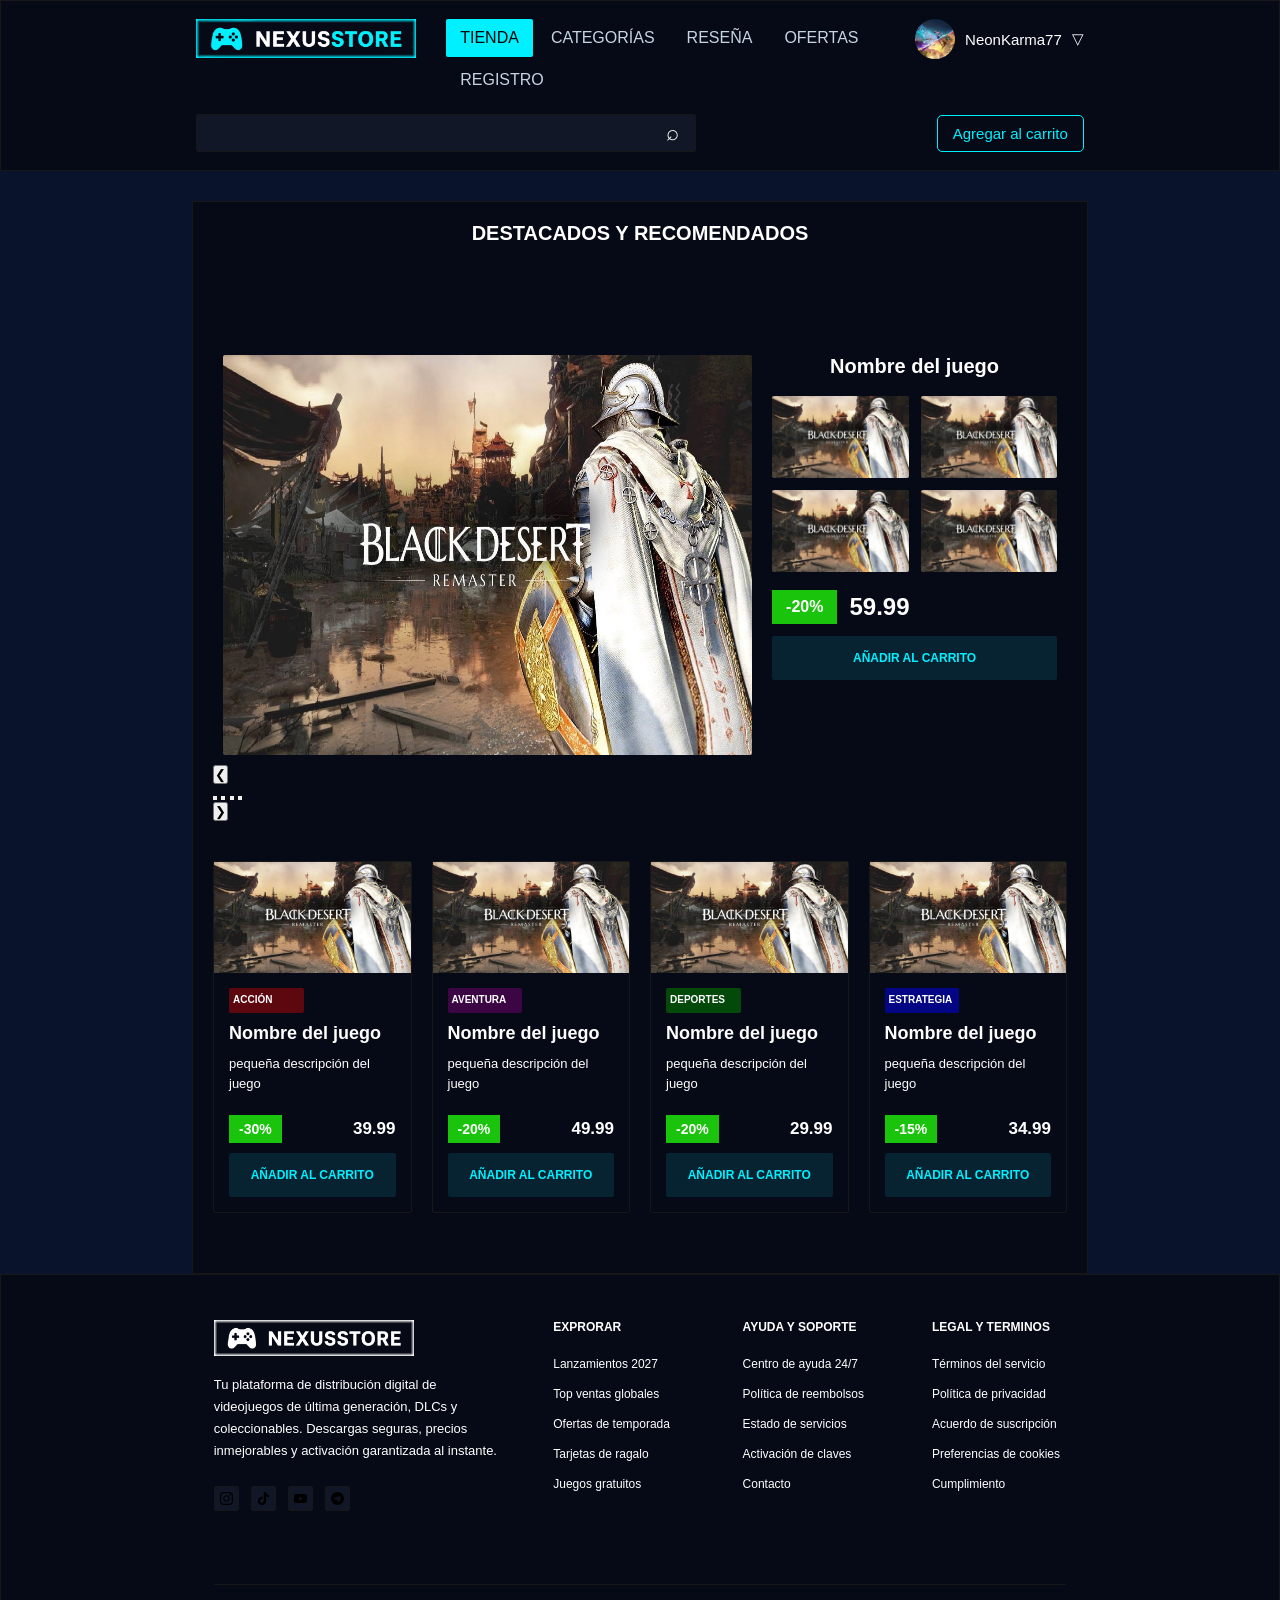
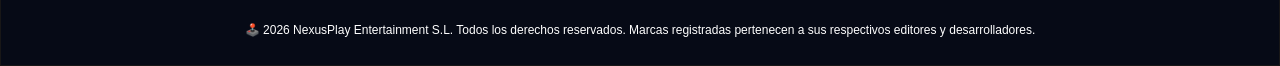
==== commit dbd26391: "ajuste css" ====
--- a/index.html
+++ b/index.html
@@ -5,6 +5,7 @@
     <meta charset="UTF-8">
     <meta name="viewport" content="width=device-width, initial-scale=1.0">
     <link rel="stylesheet" href="css/main.css">
+    <link rel="stylesheet" href="css/index.css">
 
 
     <title>Nexusstore</title>
@@ -61,9 +62,9 @@
                 </form>
 
                 <!-- carrito -->
-                <div class="carrito">
-
-                    <a href="carrito.html" class="carrito__boton">Agregar al carrito 🛒</a>
+                <div class="carrito-pago">
+
+                    <a href="carrito.html" class="carrito__boton">Agregar al carrito</a>
                 </div>
 
 
@@ -205,117 +206,105 @@
             </div>
         </div>
     </main>
-
-
     <footer class="pie-pagina">
         <div class="pie-pagina__contenedor">
             <!-- footer primera columna -->
             <div class="pie-pagina__superior">
-                <div class="pie-pagina__marca"> <img src="images/logo_blanco.png" alt="Logo de la página">
+                <div class="pie-pagina__marca">
+                    <img src="images/logo_blanco.png" alt="Logo de la página">
                     <p class="pie-pagina__descripcion">
                         Tu plataforma de distribución digital de videojuegos de última generación, DLCs y
                         coleccionables.
                         Descargas seguras, precios inmejorables y activación garantizada al instante.
-
                     </p>
                     <nav class="redes-sociales">
-                        <a href="" title="instagram" aria-label="Ir al instagram de  nexusstore"><img
+                        <a href="#" title="instagram" aria-label="Ir al instagram de  nexusstore"><img
                                 src="images/instagram.svg"></a>
-                        <a href="" title="tik-tok" aria-label="Ir al tik tok de  nexusstore"><img
+                        <a href="#" title="tik-tok" aria-label="Ir al tik tok de  nexusstore"><img
                                 src="images/tok.svg"></a>
-                        <a href="" title="Youtube" aria-label="Ir al youtube de  nexusstore"><img
+                        <a href="#" title="Youtube" aria-label="Ir al youtube de  nexusstore"><img
                                 src="images/youtube.svg"></a>
-                        <a href="" title="Telegram" aria-label="Ir al Telegram de  nexusstore"><img
+                        <a href="#" title="Telegram" aria-label="Ir al Telegram de  nexusstore"><img
                                 src="images/telegram.svg"></a>
-
                     </nav>
-
-                </div>
-                <!-- footer segunda columna -->
+                </div>
                 <nav class="pie-pagina__columna">
                     <h2 class="pie-pagina__titulo">EXPRORAR</h2>
                     <ul class="pie-pagina__lista">
                         <li class="pie-pagina__elemento">
-                            <a href="#lanamientos" class="pie-pagina__enlace" title="lanzamientos"
+                            <a href="#" class="pie-pagina__enlace" title="Enlace footer"
                                 aria-label="Ir a pagina lanzamientos">Lanzamientos 2027</a>
                         </li>
                         <li class="pie-pagina__elemento">
-                            <a href="#lanamientos" class="pie-pagina__enlace" title="lanzamientos"
+                            <a href="#" class="pie-pagina__enlace" title="Enlace footer"
                                 aria-label="Ir a pagina lanzamientos">Top ventas globales</a>
                         </li>
                         <li class="pie-pagina__elemento">
-                            <a href="#lanamientos" class="pie-pagina__enlace" title="lanzamientos"
+                            <a href="#" class="pie-pagina__enlace" title="Enlace footer"
                                 aria-label="Ir a pagina lanzamientos">Ofertas de temporada</a>
                         </li>
                         <li class="pie-pagina__elemento">
-                            <a href="#lanamientos" class="pie-pagina__enlace" title="lanzamientos"
+                            <a href="#" class="pie-pagina__enlace" title="Enlace footer"
                                 aria-label="Ir a pagina lanzamientos">Tarjetas de ragalo</a>
                         </li>
                         <li class="pie-pagina__elemento">
-                            <a href="#lanamientos" class="pie-pagina__enlace" title="lanzamientos"
+                            <a href="#" class="pie-pagina__enlace" title="Enlace footer"
                                 aria-label="Ir a pagina lanzamientos">Juegos gratuitos</a>
                         </li>
-
                     </ul>
-
                 </nav>
                 <nav class="pie-pagina__columna">
                     <h2 class="pie-pagina__titulo">AYUDA Y SOPORTE</h2>
                     <ul class="pie-pagina__lista">
                         <li class="pie-pagina__elemento">
-                            <a href="#lanamientos" class="pie-pagina__enlace" title="lanzamientos"
+                            <a href="#" class="pie-pagina__enlace" title="Enlace footer"
                                 aria-label="Ir a pagina lanzamientos">Centro de ayuda 24/7</a>
                         </li>
                         <li class="pie-pagina__elemento">
-                            <a href="#lanamientos" class="pie-pagina__enlace" title="lanzamientos"
+                            <a href="#" class="pie-pagina__enlace" title="Enlace footer"
                                 aria-label="Ir a pagina lanzamientos">Política de reembolsos</a>
                         </li>
                         <li class="pie-pagina__elemento">
-                            <a href="#lanamientos" class="pie-pagina__enlace" title="lanzamientos"
+                            <a href="#" class="pie-pagina__enlace" title="Enlace footer"
                                 aria-label="Ir a pagina lanzamientos">Estado de servicios</a>
                         </li>
                         <li class="pie-pagina__elemento">
-                            <a href="#lanamientos" class="pie-pagina__enlace" title="lanzamientos"
+                            <a href="#" class="pie-pagina__enlace" title="Enlace footer"
                                 aria-label="Ir a pagina lanzamientos">Activación de claves</a>
                         </li>
                         <li class="pie-pagina__elemento">
-                            <a href="#lanamientos" class="pie-pagina__enlace" title="lanzamientos"
+                            <a href="#" class="pie-pagina__enlace" title="Enlace footer"
                                 aria-label="Ir a pagina lanzamientos">Contacto</a>
                         </li>
-
                     </ul>
-
                 </nav>
                 <nav class="pie-pagina__columna">
                     <h2 class="pie-pagina__titulo">LEGAL Y TERMINOS</h2>
                     <ul class="pie-pagina__lista">
                         <li class="pie-pagina__elemento">
-                            <a href="#lanamientos" class="pie-pagina__enlace" title="lanzamientos"
+                            <a href="#" class="pie-pagina__enlace" title="Enlace footer"
                                 aria-label="Ir a pagina lanzamientos">Términos del servicio</a>
                         </li>
                         <li class="pie-pagina__elemento">
-                            <a href="#lanamientos" class="pie-pagina__enlace" title="lanzamientos"
+                            <a href="#" class="pie-pagina__enlace" title="Enlace footer"
                                 aria-label="Ir a pagina lanzamientos">Política de privacidad</a>
                         </li>
                         <li class="pie-pagina__elemento">
-                            <a href="#lanamientos" class="pie-pagina__enlace" title="lanzamientos"
+                            <a href="#" class="pie-pagina__enlace" title="Enlace footer"
                                 aria-label="Ir a pagina lanzamientos">Acuerdo de suscripción</a>
                         </li>
                         <li class="pie-pagina__elemento">
-                            <a href="#lanamientos" class="pie-pagina__enlace" title="lanzamientos"
+                            <a href="#" class="pie-pagina__enlace" title="Enlace footer"
                                 aria-label="Ir a pagina lanzamientos">Preferencias de cookies</a>
                         </li>
                         <li class="pie-pagina__elemento">
-                            <a href="#lanamientos" class="pie-pagina__enlace" title="lanzamientos"
+                            <a href="#" class="pie-pagina__enlace" title="Enlace footer"
                                 aria-label="Ir a pagina lanzamientos">Cumplimiento</a>
                         </li>
-
                     </ul>
-
                 </nav>
             </div>
             <div class="pie-pagina__linea"></div>
-
             <div class="pie-pagina__inferior">
                 <p class="pie-pagina__derechos">
                     🕹️ 2026 NexusPlay Entertainment S.L.
@@ -328,24 +317,4 @@
     </footer>
 </body>
 
-</html>
-<!--
-© 2026 Valve Corporation. Todos los derechos reservados. Todas las marcas registradas pertenecen a sus respectivos dueños en EE. UU. y otros países.
-Todos los precios incluyen IVA (donde sea aplicable). -->
-
-<!-- w3c validar html y css
- 
-ccs code quality css
-
-rendimiento
-yelow laps
-
-css pcify  graphs generatos
-
-lighthouse
-
-prueba accesibilidad  wave 
-
-añadir loading lazzy
-
--->+</html>
--- a/css/main.css
+++ b/css/main.css
@@ -1,3 +1,12 @@
+/* colores 
+lineas: rgb(24, 23, 23);
+azul body #09132b 
+ footer #060a16
+azul fluorecente #00f0ff
+barra búsqueda #111726*/
+
+/*Footer*/
+
 * {
     margin: 0;
     padding: 0;
@@ -17,16 +26,20 @@
     flex-direction: column;
     min-height: 100vh;
     width: 100%;
-    margin: 0;
 
 }
 
 main {
-    flex: 1 o auto;
-}
-
-.contenedor-principal {
-
+    flex: 1 0 auto;
+}
+
+.contenedor-principal,
+.pagina-categoria,
+.contenedor-detalle,
+.juego__resena,
+.contenedor-oferta,
+.pie-pagina__contenedor,
+.carrito {
     width: 70%;
     max-width: 1400px;
     margin: 0 auto;
@@ -42,7 +55,7 @@
     background-color: #060a16;
     padding: 18px 5px;
     border: 1px solid rgb(24, 23, 23);
-    ;
+
 }
 
 .header-inicio__superior {
@@ -51,13 +64,6 @@
     justify-content: space-between;
     align-items: flex-start;
     gap: 20px
-}
-
-.header-inicio__inferior {
-
-    display: flex;
-    justify-content: space-between;
-    margin-top: 10px;
 }
 
 /*Logo*/
@@ -108,7 +114,6 @@
 
     color: #C7D5E0;
     text-decoration: none;
-    padding: 10px;
     display: block;
     padding: 10px 14px;
     border-radius: 2px;
@@ -151,7 +156,6 @@
     height: 40px;
     border-radius: 50%;
     object-fit: cover;
-    font-weight: bold;
 
 }
 
@@ -187,29 +191,12 @@
 
 }
 
-/*menu despliegue perfil*/
-/*.usuario:hover {
+.usuario:hover .usuario__menu,
+.usuario:focus-within .usuario__menu {
 
     display: block;
 
 }
-
-.usuario__menu {
-    display: block;
-
-}
-
-.usuario:focus-within {
-    display: block;
-
-}
-
-.usuario__menu {
-    display: block;
-
-}
-
-/*footer abajo */
 
 .header-inicio__inferior {
 
@@ -262,7 +249,7 @@
 
 /*carrito*/
 
-.carrito {
+.carrito-pago {
 
     display: flex;
     justify-content: flex-end;
@@ -286,21 +273,13 @@
 }
 
 .carrito__boton:hover {
-
-    background-color: #145c38;
-    color: #5cff9a;
-    border: 1px solid rgb(24, 23, 23);
-
-}
-
-/* colores 
-lineas: rgb(24, 23, 23);
-azul body #09132b 
- footer #060a16
-azul fluorecente #00f0ff
-barra búsqueda #111726*/
-
-/*Footer*/
+    color: #030303;
+    background-color: #00f0ff;
+    border: 1px solid rgb(24, 23, 23);
+
+}
+
+
 
 .pie-pagina {
     width: 100%;
@@ -308,31 +287,16 @@
     border: 1px solid rgb(24, 23, 23);
     color: white;
     padding: 45px 30px 25px;
-    font-family: Verdana, Geneva, Tahoma, sans-serif;
     flex-shrink: 0;
     margin-top: auto;
 
 }
 
-.pie-pagina__contenedor {
-    max-width: 1400;
-    width: 70%;
-    margin: 0 auto;
-}
-
 .pie-pagina__superior {
-
     display: grid;
     grid-template-columns: 1.8fr 0.85fr 0.85fr 0.85fr;
     gap: 55px;
     padding-bottom: 55px;
-
-}
-
-.pie-pagina__img {
-
-    max-width: 470px;
-
 }
 
 .pie-pagina__marca img {
@@ -355,41 +319,8 @@
     border: 1px solid rgb(24, 23, 23);
     border-radius: 2px;
     filter: black(5) brightness(0) invert(1);
-    transition: filter 0.3s ease, transform 0.3 ease;
+    transition: filter 0.3s ease, transform 0.3s ease;
     margin-top: 12px;
-}
-
-.pie-pagina__logotipo {
-
-    display: inline-flex;
-    align-items: center;
-    gap: 12px;
-    text-decoration: none;
-    margin-bottom: 18px;
-
-}
-
-.pie-pagina__logotipo-icono {
-
-    width: 40px;
-    height: 40px;
-    display: flex;
-    align-items: center;
-    justify-content: center;
-    background-color: #3a7404;
-    color: white;
-    border-radius: 10px;
-    font-size: 20;
-    flex-shrink: 0;
-
-}
-
-.pie-pagina__logotipo-texto {
-
-    color: #00f0ff;
-    font-size: 20px;
-    font-weight: 700;
-    white-space: nowrap;
 }
 
 .pie-pagina__descripcion {
@@ -401,43 +332,29 @@
 .redes-sociales {
     display: flex;
     align-items: center;
+    margin-top: 12px;
     gap: 12px;
 }
 
 .redes-sociales__enlace {
-
-    width: 40px;
-    height: 40px;
-    display: flex;
-    align-items: center;
-    justify-content: center;
-    color: #00f0ff;
-    background-color: #060a16;
-    border: 1px solid #060a16;
-    border-radius: 6px;
+    color: white;
+    border-radius: 2px;
     text-decoration: none;
     font-size: 15px;
     transition: all 0.3s ease;
-
-}
-
-.redes-sociales__enlace:hover {
-
-    background-color: #030303;
-    color: #3a7404;
-    border-color: #00f0ff;
+}
+
+.redes-sociales a:hover img {
+    background-color: #00f0ff;
+    border: 1px solid #060a16;
     transform: translateY(-3px);
-
 }
 
 .pie-pagina__columna {
-
     min-width: 0;
-
 }
 
 .pie-pagina__titulo {
-
     display: flex;
     align-items: center;
     gap: 8px;
@@ -446,35 +363,21 @@
     font-weight: 700;
     margin-bottom: 20px;
     white-space: nowrap;
-
-
-}
-
-.pie-pagina__punto {
-
-    width: 7px;
-    height: 7px;
-    background-color: #00f0ff;
-    border-radius: 50%;
-
 }
 
 .pie-pagina__lista {
-
     list-style: none;
+
     display: flex;
     flex-direction: column;
     gap: 12px;
-
 }
 
 .pie-pagina__enlace {
-
     color: white;
     text-decoration: none;
     font-size: 12px;
     transition: color 0.3s ease;
-
 }
 
 .pie-pagina__enlace:hover {
@@ -482,37 +385,25 @@
 }
 
 .pie-pagina__linea {
-
     width: 100%;
     height: 1px;
     background-color: rgb(24, 23, 23);
 }
 
 .pie-pagina__inferior {
-
     display: flex;
     align-items: center;
     justify-content: center;
     padding-top: 35px;
     color: rgb(24, 23, 23);
-
 }
 
 .pie-pagina__derechos {
-
-    color: #060a16;
     font-size: 12px;
     line-height: 1.7;
-}
-
-
-.pie-pagina__derechos {
-
     color: white;
     text-align: center;
-
-}
-
+}
 
 /*index*/
 
@@ -539,7 +430,7 @@
     gap: 20px;
     width: 100%;
     margin-top: 100px;
-    padding: auto;
+    padding: 10px;
 
 }
 
@@ -632,19 +523,11 @@
 
     grid-column: 1/-1;
     padding: 14px;
-    background-color: #072332;
-    color: #00f0ff;
-    border: none;
-    border-radius: 2px;
     font-size: 16px;
-    cursor: pointer;
-
-}
-
-.exhibicion-juego__boton:hover {
-    background-color: #00f0ff;
-    color: black;
-}
+
+
+}
+
 
 /*fila juegos*/
 .juegos-destacados {
@@ -655,13 +538,18 @@
     margin: 40px auto;
 }
 
+.oferta__tarjeta,
+.juego-carrito,
 .tarjeta-juego {
-
-    display: flex;
-    flex-direction: column;
-    background-color: #060a16;
-    border: 1px solid rgb(24, 23, 23);
-    border-radius: 2px;
+    background-color: #060a16;
+    border: 1px solid rgb(24, 23, 23);
+    border-radius: 2px;
+}
+
+.tarjeta-juego {
+
+    display: flex;
+    flex-direction: column;
     min-width: 0;
 }
 
@@ -698,29 +586,6 @@
 
 }
 
-.tarjeta-juego__accion {
-    background-color: rgba(255, 0, 0, 0.349);
-    color: white;
-}
-
-.tarjeta-juego__aventura {
-    background-color: rgba(128, 0, 128, 0.445);
-    color: white;
-
-}
-
-.tarjeta-juego__deportes {
-    background-color: rgba(0, 128, 0, 0.534);
-    color: white;
-
-}
-
-.tarjeta-juego__estrategia {
-    background-color: rgba(0, 0, 255, 0.473);
-    color: white;
-
-}
-
 .tarjeta-juego__titulo {
 
     color: white;
@@ -764,27 +629,11 @@
 .tarjeta-juego__boton {
     width: 100%;
     padding: 12px;
-    background-color: #072332;
-    color: #00f0ff;
-    border: none;
-    border-radius: 2px;
-    font-weight: bold;
-    cursor: pointer;
-}
-
-.tarjeta-juego__boton:hover {
-    background-color: #00f0ff;
-    color: black;
-}
-
-/*categorias*/
-
-/*Contenido general*/
-
-.pagina-categoria {
-    width: 70%;
-    margin: 0 auto;
-}
+    font-weight: bold;
+}
+
+
+/*Categoría*/
 
 .pagina-categoria .contenedor-busqueda {
 
@@ -835,9 +684,9 @@
 
 }
 
-.pagina-categoria .herramientas-tienda value {
-
-    background-color: #00f0ff;
+.pagina-categoria .herramientas-tienda {
+
+    background-color: #060a16;
 }
 
 /*visualización*/
@@ -878,7 +727,6 @@
     display: grid;
     grid-template-columns: 220px 1fr;
     gap: 20px;
-    max-width: 1400px;
     margin: 5px auto;
     padding: 10px;
 
@@ -890,7 +738,7 @@
 
     padding: 20px;
     background-color: #060a16;
-    border-radius: 2;
+    border-radius: 2px;
     height: auto;
 
 }
@@ -959,33 +807,13 @@
     font-size: 16px;
 }
 
-.pagina-categoria .juego-info button {
-
-    background-color: #072332;
-    color: #00f0ff;
-    border: none;
-    padding: 10px 14px;
-    border-radius: 2px;
-    cursor: pointer;
-
-}
-
-.pagina-categoria .juego-info button:hover {
-    background-color: #00f0ff;
-    color: black;
-}
-
-/*resena*/
-
-/*contenedor pricipal*/
+
+/*Reseña*/
 
 .contenedor-detalle {
-    width: 70%;
     margin: 10px auto;
-    box-sizing: border-box;
     display: grid;
     gap: 25px;
-    max-width: 1400px;
     grid-template-columns: minmax(0, 70fr) minmax(0, 30fr);
 
 }
@@ -998,7 +826,6 @@
     border: 1px solid rgb(24, 23, 23);
     padding: 10px;
     gap: 10px;
-    box-sizing: border-box;
 }
 
 /* video principal */
@@ -1095,12 +922,9 @@
 .juego__resena {
 
     display: grid;
-    width: 70%;
     grid-template-columns: minmax(0, 70fr) minmax(0, 30fr);
     gap: 25px;
-    max-width: 1400px;
     margin: 20px auto;
-    box-sizing: border-box;
 }
 
 /*columna de descripción*/
@@ -1132,7 +956,6 @@
     background-color: #060a16;
     border-radius: 2px;
     color: #00f0ff;
-    box-sizing: border-box;
 }
 
 .juego__resena-requisito {
@@ -1159,16 +982,12 @@
     color: white;
 }
 
-/*oferta*/
-
-/*Contenido principal*/
+/*Ofertas*/
+
 .contenedor-oferta {
     display: flex;
     flex-direction: column;
-    width: 70%;
-    max-width: 1400px;
     margin: 35px auto;
-    box-sizing: border-box;
 
 }
 
@@ -1191,9 +1010,6 @@
     flex-direction: column;
     min-width: 0;
     overflow: hidden;
-    background-color: #060a16;
-    border: 1px solid rgb(24, 23, 23);
-    border-radius: 2px;
 
 }
 
@@ -1227,24 +1043,28 @@
 
 }
 
+.tarjeta-juego__accion,
 .oferta__categoria-accion {
 
     background-color: rgba(255, 0, 0, 0.349);
     color: white;
 }
 
+.tarjeta-juego__aventura,
 .oferta__categoria-aventura {
 
     background-color: rgba(128, 0, 128, 0.445);
     color: white;
 }
 
+.tarjeta-juego__deportes,
 .oferta__categoria-deporte {
 
     background-color: rgba(0, 128, 0, 0.534);
     color: white;
 }
 
+.tarjeta-juego__estrategia,
 .oferta__categoria-estrategia {
 
     background-color: rgba(0, 0, 255, 0.473);
@@ -1276,10 +1096,10 @@
 
 .oferta__tarjeta .oferta__descuento {
     padding: 6px 10px;
-    border-radius: 5px;
+    border-radius: 2px;
     background-color: #1bc40c;
     color: white;
-    font-size: bold;
+    font-weight: bold;
 }
 
 .oferta__tarjeta .oferta__valor {
@@ -1287,25 +1107,6 @@
     font-size: 19px;
     font-weight: bold;
 }
-
-.oferta__tarjeta .oferta__boton {
-
-    width: 100%;
-    padding: 12px;
-    background-color: #072332;
-    color: #00f0ff;
-    border: none;
-    border-radius: 2px;
-    font-weight: bold;
-    cursor: pointer;
-
-}
-
-.oferta__tarjeta .oferta__boton:hover {
-    background-color: #00f0ff;
-    color: black;
-}
-
 
 /*lista juegos*/
 
@@ -1391,7 +1192,6 @@
     display: flex;
     align-items: center;
     justify-content: center;
-    align-self: center;
     margin: 0;
     padding: 0;
     color: white;
@@ -1404,33 +1204,10 @@
 .oferta__juego .oferta__boton {
     width: 100%;
     padding: 9px 8px;
-    border: none;
-    border-color: 1px solid rgb(24, 23, 23);
+    border: 1px solid rgb(24, 23, 23);
     font-size: 10px;
-    font-weight: bold;
     white-space: nowrap;
-    cursor: pointer;
-
-}
-
-.oferta__boton-ficha {
-    background-color: #072332;
-    color: #00f0ff;
-}
-
-.oferta__boton-ficha:hover {
-    background-color: #00f0ff;
-    color: black;
-}
-
-.oferta__boton-carrito {
-    background-color: #072332;
-    color: #00f0ff;
-}
-
-.oferta__boton-carrito:hover {
-    background-color: #00f0ff;
-    color: black;
+
 }
 
 /*categorías*/
@@ -1491,13 +1268,12 @@
     font-size: 9px;
 }
 
-/*registro*/
+/*Registro*/
 
 .registro {
     background: #09132b;
     color: white;
     padding: 40px 20px;
-    box-sizing: border-box;
 }
 
 .registro__inicio {
@@ -1547,24 +1323,7 @@
     border-radius: 2px;
     color: white;
     font-size: 13px;
-    box-sizing: border-box;
-
-}
-
-.registro__boton {
-    padding: 14px;
-    background-color: #072332;
-    color: #00f0ff;
-    border-radius: 2px;
-    font-weight: bold;
-    font-size: 13px;
-    cursor: pointer;
-    border: none;
-}
-
-.registro__boton:hover {
-    background-color: #00f0ff;
-    color: black;
+
 }
 
 /* enlace */
@@ -1585,18 +1344,12 @@
     color: black;
 }
 
-/*carrito*/
-
-/* congtenedor inicial */
+/*Carrito*/
+
 .carrito {
     background: #09132b;
     color: white;
-    width: 70%;
-    max-width: 1400px;
-    min-height: 100vh;
-    margin: 0 auto;
     padding: 20px;
-    box-sizing: border-box;
 
 }
 
@@ -1608,35 +1361,21 @@
 
 .carrito__contenido {
     display: flex;
-    grid-template-columns: minmax(0, 2fr) minmax(280px, 1fr);
     flex-direction: column;
     align-items: center;
     gap: 25px;
     margin-top: 5px;
-    align-items: start;
     width: 80%;
-    box-sizing: border-box;
 }
 
 .carrito__juegos {
-    width: 80%;
-}
-
-.resumen {
-    width: 80%;
-    box-sizing: border-box;
+    width: 70%;
 }
 
 .carrito__titulo-contenedor {
     display: flex;
     align-items: center;
     gap: 6px
-}
-
-.carrito__titulo {
-    font-size: 28px;
-    margin: 0;
-    text-align: center;
 }
 
 /* juegos */
@@ -1648,9 +1387,6 @@
     gap: 15px;
     align-items: center;
     padding: 15px;
-    background-color: #060a16;
-    border: 1px solid rgb(24, 23, 23);
-    border-radius: 2px;
 }
 
 .juego-carrito__imagen-contenedor {
@@ -1668,7 +1404,7 @@
 
 .juego-carrito__descuento {
     position: relative;
-    align-items: left;
+    text-align: left;
     background-color: #1bc40c;
     color: white;
     padding: 4px 7px;
@@ -1717,6 +1453,7 @@
     border: 1px solid rgb(24, 23, 23);
     border-radius: 2px;
     padding: 18px;
+    width: 70%;
 }
 
 .resumen__cabecera {
@@ -1764,9 +1501,34 @@
     color: white;
 }
 
-/* botones pago */
-
-.resumen__pagar {
+/* métodos de pago */
+
+.resumen__metodos {
+    display: flex;
+    padding: 12px 5px;
+    width: 100%;
+}
+
+.resumen__metodos-lista {
+    display: flex;
+    flex-direction: row;
+    gap: 8px;
+    width: 100%;
+}
+
+.resumen__metodo {
+    flex: 1;
+    margin: 2px;
+}
+
+
+.exhibicion-juego__boton,
+.tarjeta-juego__boton,
+.pagina-categoria .juego-info button,
+.oferta__boton,
+.registro__boton,
+.resumen__pagar,
+.resumen__metodo button {
     width: 100%;
     padding: 15px 8px;
     border: none;
@@ -1776,50 +1538,15 @@
     font-size: 12px;
     font-weight: bold;
     cursor: pointer;
-    margin-bottom: 10px;
-
-}
-
-.resumen__pagar:hover {
-    background-color: #00f0ff;
-    color: black;
-}
-
-/* métodos de pago */
-
-.resumen__metodos {
-    display: flex;
-    padding: 12px 5px;
-    width: 100%;
-    box-sizing: border-box;
-}
-
-
-
-.resumen__metodos-lista {
-    display: flex;
-    flex-direction: row;
-    gap: 8px;
-    width: 100%;
-}
-
-.resumen__metodo {
-    flex: 1;
-    margin: 2px;
-}
-
-.resumen__metodo button {
-    width: 100%;
-    padding: 15px 8px;
-    border: none;
-    border-radius: 2px;
-    background-color: #072332;
-    color: #00f0ff;
-    font-size: 12px;
-    font-weight: bold;
-    cursor: pointer;
-}
-
+}
+
+.exhibicion-juego__boton:hover,
+.tarjeta-juego__boton:hover,
+.pagina-categoria .juego-info button:hover,
+.oferta__tarjeta .oferta__boton:hover,
+.oferta__juego .oferta__boton:hover,
+.registro__boton:hover,
+.resumen__pagar:hover,
 .resumen__metodo button:hover {
     background-color: #00f0ff;
     color: black;
@@ -1830,6 +1557,4 @@
 
 }
 
-.resumen__metodo {
-    margin: 0;
-}+/*Media Query*/
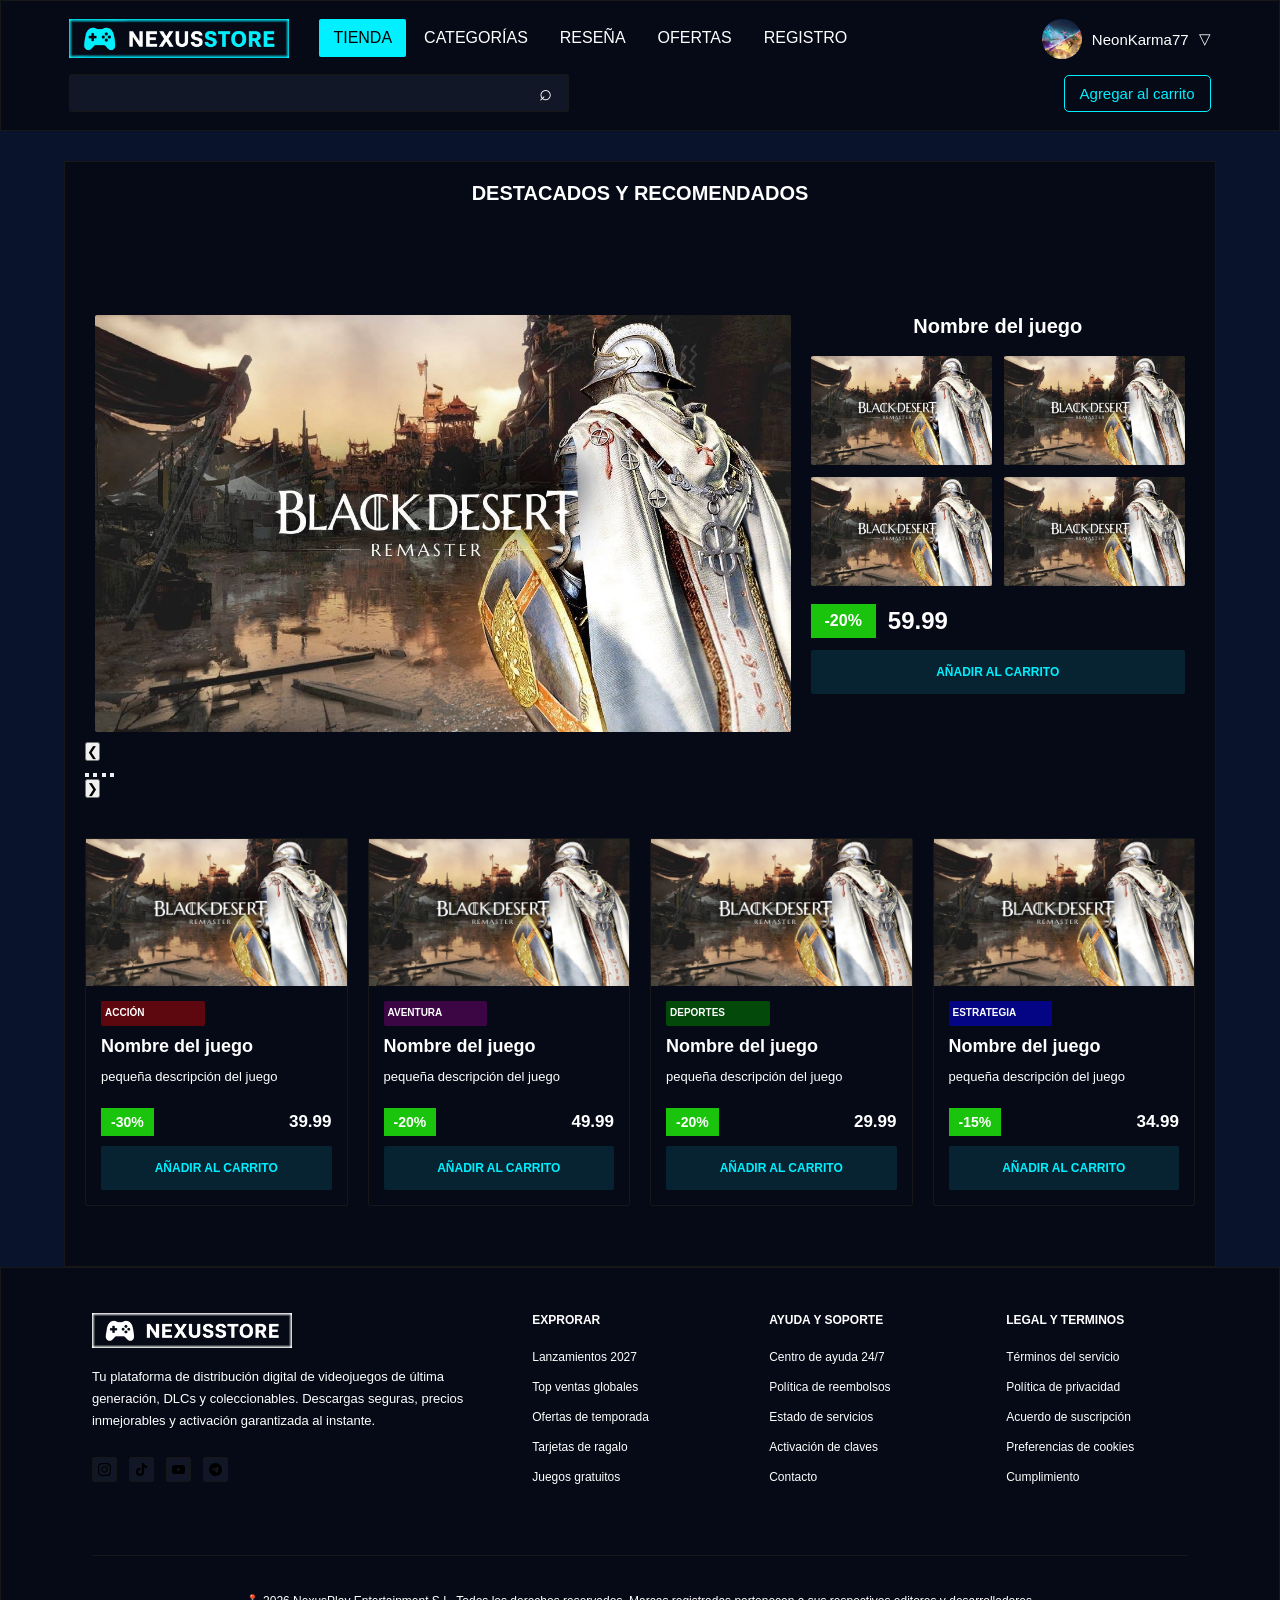
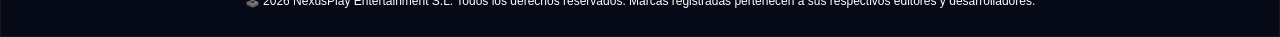
==== commit a5b63866: "ajuste" ====
--- a/index.html
+++ b/index.html
@@ -4,10 +4,14 @@
 <head>
     <meta charset="UTF-8">
     <meta name="viewport" content="width=device-width, initial-scale=1.0">
+    <meta name="description" content="Página inicial de Nexusstore">
+    <meta property="og:title" content="Nexusstore - Tienda de juegos">
+    <meta property="og:description" content="Encuentra muchas opciones de juegos">
+    <meta property="og:type" content="Sitio web">
+    <link rel="icon" type="image/png" href="images/gamepad.svg">
+    <meta property="og:image" content="https://fredydesarrolloweb.com">
     <link rel="stylesheet" href="css/main.css">
-    <link rel="stylesheet" href="css/index.css">
-
-
+    <link rel="stylesheet" href="css/registro.css">
     <title>Nexusstore</title>
 </head>
 
--- a/css/main.css
+++ b/css/main.css
@@ -1,8 +1,24 @@
+:root {
+    --color-body: #09132b;
+    --color-superficie: #060a16;
+    --color-busqueda: #111726;
+    --color-texto: white;
+    --color-verderesalto: #00f0ff;
+    --color-bordes: rgb(24, 23, 23);
+    --color-descuento: #1bc40c;
+    --color-fondotexto: black;
+    --color-accion: rgba(255, 0, 0, 0.349);
+    --color-aventura: rgba(128, 0, 128, 0.445);
+    --color-deportes: rgba(0, 128, 0, 0.534);
+    --color-estrategia: rgba(0, 0, 255, 0.473);
+    --color-boton: #072332;
+}
+
 /* colores 
-lineas: rgb(24, 23, 23);
-azul body #09132b 
- footer #060a16
-azul fluorecente #00f0ff
+lineas:  var(--color-bordes);
+azul body  var(--color-body)
+ footer  var(--color-superficie)
+azul fluorecente   var(--color-verderesalto)
 barra búsqueda #111726*/
 
 /*Footer*/
@@ -20,8 +36,8 @@
 body {
 
     font-family: Verdana, Geneva, Tahoma, sans-serif;
-    background: #09132b;
-    color: white;
+    background-color: var(--color-body);
+    color: var(--color-texto);
     display: flex;
     flex-direction: column;
     min-height: 100vh;
@@ -40,8 +56,7 @@
 .contenedor-oferta,
 .pie-pagina__contenedor,
 .carrito {
-    width: 70%;
-    max-width: 1400px;
+    width: min(90%, 1400px);
     margin: 0 auto;
 
 }
@@ -52,9 +67,9 @@
 .header-inicio {
 
     width: 100%;
-    background-color: #060a16;
+    background-color: var(--color-superficie);
     padding: 18px 5px;
-    border: 1px solid rgb(24, 23, 23);
+    border: 1px solid var(--color-bordes);
 
 }
 
@@ -112,7 +127,7 @@
 
 .navegacion-pag {
 
-    color: #C7D5E0;
+    color: var(--color-texto);
     text-decoration: none;
     display: block;
     padding: 10px 14px;
@@ -122,13 +137,13 @@
 
 .navegacion-pag:hover {
 
-    color: #030303;
-    background-color: #00f0ff;
+    color: var(--color-fondotexto);
+    background-color: var(--color-verderesalto);
 }
 
 .navegacion-pag.activo {
-    color: #030303;
-    background-color: #00f0ff;
+    color: var(--color-fondotexto);
+    background-color: var(--color-verderesalto);
 
 }
 
@@ -144,7 +159,7 @@
     align-items: center;
     gap: 10px;
     background: transparent;
-    color: white;
+    color: var(--color-texto);
     font-size: 15px;
     cursor: pointer;
     border: none;
@@ -168,10 +183,9 @@
     right: 0;
     min-width: 160px;
     margin-top: 10px;
-    background: #09132b;
+    background: var(--color-body);
     border-radius: 6px;
     overflow: hidden;
-    box-shadow: 0 4px 12px rgba(0, 0, 0, 0.25);
     z-index: 10;
 
 }
@@ -180,14 +194,14 @@
 
     display: block;
     padding: 12px 15px;
-    color: white;
+    color: var(--color-texto);
     text-decoration: none;
 
 }
 
 .usuario__menu a:hover {
 
-    background-color: #111726;
+    background-color: var(--color-busqueda);
 
 }
 
@@ -213,7 +227,7 @@
     display: flex;
     width: 500px;
     height: 38px;
-    border: 1px solid rgb(24, 23, 23);
+    border: 1px solid var(--color-bordes);
     border-radius: 2px;
     overflow: hidden;
 }
@@ -223,8 +237,8 @@
     flex: 1;
     min-width: 0;
     padding: 0 12px;
-    background-color: #111726;
-    color: white;
+    background-color: var(--color-busqueda);
+    color: var(--color-texto);
     border: none;
     outline: none;
     font-size: 14px;
@@ -235,15 +249,15 @@
 
     width: 45px;
     border: none;
-    background-color: #111726;
-    color: white;
+    background-color: var(--color-busqueda);
+    color: var(--color-texto);
     font-size: 22px;
     cursor: pointer;
 }
 
 .buscador button:hover {
 
-    background-color: #00f0ff;
+    background-color: var(--color-verderesalto);
 
 }
 
@@ -264,18 +278,18 @@
     padding: 9px 15px;
     text-decoration: none;
     background-color: transparent;
-    border: 0.1px solid #00f0ff;
+    border: 0.1px solid var(--color-verderesalto);
     border-radius: 5px;
-    color: #00f0ff;
+    color: var(--color-verderesalto);
     font-size: 15px;
     cursor: pointer;
 
 }
 
 .carrito__boton:hover {
-    color: #030303;
-    background-color: #00f0ff;
-    border: 1px solid rgb(24, 23, 23);
+    color: var(--color-fondotexto);
+    background-color: var(--color-verderesalto);
+    border: 1px solid var(--color-bordes);
 
 }
 
@@ -283,9 +297,9 @@
 
 .pie-pagina {
     width: 100%;
-    background-color: #060a16;
-    border: 1px solid rgb(24, 23, 23);
-    color: white;
+    background-color: var(--color-superficie);
+    border: 1px solid var(--color-bordes);
+    color: var(--color-texto);
     padding: 45px 30px 25px;
     flex-shrink: 0;
     margin-top: auto;
@@ -315,10 +329,10 @@
     height: 25px;
     object-fit: contain;
     padding: 5px;
-    background-color: #111726;
-    border: 1px solid rgb(24, 23, 23);
-    border-radius: 2px;
-    filter: black(5) brightness(0) invert(1);
+    background-color: var(--color-busqueda);
+    border: 1px solid var(--color-bordes);
+    border-radius: 2px;
+    filter: var(--color-fondotexto)(5) brightness(0) invert(1);
     transition: filter 0.3s ease, transform 0.3s ease;
     margin-top: 12px;
 }
@@ -337,7 +351,7 @@
 }
 
 .redes-sociales__enlace {
-    color: white;
+    color: var(--color-texto);
     border-radius: 2px;
     text-decoration: none;
     font-size: 15px;
@@ -345,8 +359,8 @@
 }
 
 .redes-sociales a:hover img {
-    background-color: #00f0ff;
-    border: 1px solid #060a16;
+    background-color: var(--color-verderesalto);
+    border: 1px solid var(--color-superficie);
     transform: translateY(-3px);
 }
 
@@ -358,11 +372,11 @@
     display: flex;
     align-items: center;
     gap: 8px;
-    color: white;
+    color: var(--color-texto);
     font-size: 12px;
     font-weight: 700;
     margin-bottom: 20px;
-    white-space: nowrap;
+    var(--color-texto)-space: nowrap;
 }
 
 .pie-pagina__lista {
@@ -374,20 +388,20 @@
 }
 
 .pie-pagina__enlace {
-    color: white;
+    color: var(--color-texto);
     text-decoration: none;
     font-size: 12px;
     transition: color 0.3s ease;
 }
 
 .pie-pagina__enlace:hover {
-    color: #00f0ff;
+    color: var(--color-verderesalto);
 }
 
 .pie-pagina__linea {
     width: 100%;
     height: 1px;
-    background-color: rgb(24, 23, 23);
+    background-color: var(--color-bordes);
 }
 
 .pie-pagina__inferior {
@@ -395,13 +409,13 @@
     align-items: center;
     justify-content: center;
     padding-top: 35px;
-    color: rgb(24, 23, 23);
+    color: var(--color-bordes);
 }
 
 .pie-pagina__derechos {
     font-size: 12px;
     line-height: 1.7;
-    color: white;
+    color: var(--color-texto);
     text-align: center;
 }
 
@@ -409,8 +423,8 @@
 
 /*Contenido principal*/
 .contenedor__inicio {
-    background-color: #060a16;
-    border: 1px solid rgb(24, 23, 23);
+    background-color: var(--color-superficie);
+    border: 1px solid var(--color-bordes);
     padding: 20px;
     margin-top: 30px;
 }
@@ -419,7 +433,7 @@
     margin-top: 0;
     margin-bottom: 15px;
     font-size: 20px;
-    color: white;
+    color: var(--color-texto);
     text-align: center;
 }
 
@@ -463,7 +477,7 @@
 
 /*Título del juego*/
 .exhibicion-juego__titulo {
-    color: white;
+    color: var(--color-texto);
     font-size: 20px;
     font-weight: bold;
     text-align: center;
@@ -504,7 +518,7 @@
 }
 
 .exhibicion-juego__precio {
-    color: white;
+    color: var(--color-texto);
     font-size: 24px;
     font-weight: bold;
 
@@ -512,8 +526,8 @@
 
 .exhibicion-juego__descuento {
 
-    background-color: #1bc40c;
-    color: white;
+    background-color: var(--color-descuento);
+    color: var(--color-texto);
     padding: 8px 14px;
     font-size: 16px;
     font-weight: bold;
@@ -541,8 +555,8 @@
 .oferta__tarjeta,
 .juego-carrito,
 .tarjeta-juego {
-    background-color: #060a16;
-    border: 1px solid rgb(24, 23, 23);
+    background-color: var(--color-superficie);
+    border: 1px solid var(--color-bordes);
     border-radius: 2px;
 }
 
@@ -588,14 +602,14 @@
 
 .tarjeta-juego__titulo {
 
-    color: white;
+    color: var(--color-texto);
     font-size: 18px;
 
 }
 
 .tarjeta-juego__descripcion {
 
-    color: white;
+    color: var(--color-texto);
     font-size: 13px;
     line-height: 1.6;
 
@@ -612,8 +626,8 @@
 }
 
 .tarjeta-juego__descuento {
-    background-color: #1bc40c;
-    color: white;
+    background-color: var(--color-descuento);
+    color: var(--color-texto);
     font-size: 14px;
     font-weight: bold;
     padding: 6px 10px;
@@ -621,7 +635,7 @@
 }
 
 .tarjeta-juego__valor {
-    color: white;
+    color: var(--color-texto);
     font-size: 17px;
     font-weight: bold;
 }
@@ -653,8 +667,8 @@
     width: 100%;
     padding: 15px;
     margin: 30px;
-    background-color: #060a16;
-    border: 1px solid rgb(24, 23, 23);
+    background-color: var(--color-superficie);
+    border: 1px solid var(--color-bordes);
     border-radius: 2px;
 
 }
@@ -666,27 +680,27 @@
     display: flex;
     align-items: center;
     gap: 10px;
-    color: white;
+    color: var(--color-texto);
 }
 
 .pagina-categoria .ordenar-tienda__seleccion {
     padding: 10px;
-    background-color: #111726;
-    color: white;
-    border: 1px solid rgb(24, 23, 23);
+    background-color: var(--color-busqueda);
+    color: var(--color-texto);
+    border: 1px solid var(--color-bordes);
     border-radius: 2px;
     cursor: pointer;
 }
 
 .pagina-categoria .ordenar-tienda__seleccion option {
 
-    background-color: #111726;
+    background-color: var(--color-busqueda);
 
 }
 
 .pagina-categoria .herramientas-tienda {
 
-    background-color: #060a16;
+    background-color: var(--color-superficie);
 }
 
 /*visualización*/
@@ -702,23 +716,23 @@
 .pagina-categoria .visualizacion-tienda__boton {
     width: 40px;
     height: 40px;
-    background-color: #111726;
-    color: white;
-    border: 1px solid rgb(24, 23, 23);
+    background-color: var(--color-busqueda);
+    color: var(--color-texto);
+    border: 1px solid var(--color-bordes);
     border-radius: 2px;
     cursor: pointer;
 
 }
 
 .pagina-categoria .visualizacion-tienda__boton:hover {
-    background-color: #00f0ff;
-    color: white;
+    background-color: var(--color-verderesalto);
+    color: var(--color-texto);
 }
 
 .pagina-categoria .visualizacion-activa {
-    background-color: #111726;
-    color: white;
-    border: 1px solid rgb(24, 23, 23);
+    background-color: var(--color-busqueda);
+    color: var(--color-texto);
+    border: 1px solid var(--color-bordes);
 }
 
 /*contenido categoría*/
@@ -737,7 +751,7 @@
 .pagina-categoria .filtros {
 
     padding: 20px;
-    background-color: #060a16;
+    background-color: var(--color-superficie);
     border-radius: 2px;
     height: auto;
 
@@ -749,7 +763,7 @@
 
 .pagina-categoria .filtros h3 {
     margin-top: 25px;
-    color: #00f0ff;
+    color: var(--color-verderesalto);
 }
 
 .pagina-categoria .filtros label {
@@ -769,8 +783,8 @@
 }
 
 .pagina-categoria .juegos {
-    background-color: #060a16;
-    border: 1px solid rgb(24, 23, 23);
+    background-color: var(--color-superficie);
+    border: 1px solid var(--color-bordes);
     border-radius: 2px;
     padding: 12px;
     display: flex;
@@ -822,8 +836,8 @@
     flex-direction: column;
     display: flex;
     width: 100%;
-    background-color: #060a16;
-    border: 1px solid rgb(24, 23, 23);
+    background-color: var(--color-superficie);
+    border: 1px solid var(--color-bordes);
     padding: 10px;
     gap: 10px;
 }
@@ -831,8 +845,8 @@
 /* video principal */
 .resena__video-principal {
     width: 100%;
-    background-color: #060a16;
-    border: 1px solid rgb(24, 23, 23);
+    background-color: var(--color-superficie);
+    border: 1px solid var(--color-bordes);
     padding: 10px;
     gap: 10px;
     overflow: hidden;
@@ -887,9 +901,9 @@
 .resena__ficha,
 .resena__valoracion {
     padding: 10px;
-    border: 1px solid rgb(24, 23, 23);
-    border-radius: 2px;
-    background-color: #060a16;
+    border: 1px solid var(--color-bordes);
+    border-radius: 2px;
+    background-color: var(--color-superficie);
 
 }
 
@@ -907,7 +921,7 @@
 
 /* estrellas */
 .resena__estrellas {
-    color: #00f0ff;
+    color: var(--color-verderesalto);
     font-size: 20px;
     letter-spacing: 3px;
 }
@@ -930,9 +944,9 @@
 /*columna de descripción*/
 .juego__resena-descripcion {
     padding: 15px;
-    color: #00f0ff;
-    background-color: #060a16;
-    border: 1px solid rgb(24, 23, 23);
+    color: var(--color-verderesalto);
+    background-color: var(--color-superficie);
+    border: 1px solid var(--color-bordes);
     border-radius: 2px;
 }
 
@@ -943,19 +957,19 @@
 }
 
 .juego__resena-texto {
-    background-color: #060a16;
+    background-color: var(--color-superficie);
     font-size: 16px;
     line-height: 1.7;
-    color: white;
+    color: var(--color-texto);
     text-align: justify;
 }
 
 /* columna requisitos */
 .juego__resena-requisitos {
     padding: 25px;
-    background-color: #060a16;
-    border-radius: 2px;
-    color: #00f0ff;
+    background-color: var(--color-superficie);
+    border-radius: 2px;
+    color: var(--color-verderesalto);
 }
 
 .juego__resena-requisito {
@@ -963,8 +977,8 @@
     flex-direction: column;
     gap: 5px;
     padding: 12px 0;
-    border-bottom: 1px solid rgb(24, 23, 23);
-    color: white;
+    border-bottom: 1px solid var(--color-bordes);
+    color: var(--color-texto);
 }
 
 .juego__resena-requisito:last-child {
@@ -974,12 +988,12 @@
 .juego__resena-etiqueta {
     font-weight: bold;
     font-size: 14px;
-    color: white;
+    color: var(--color-texto);
 }
 
 .juego__resena-valor {
     font-size: 14px;
-    color: white;
+    color: var(--color-texto);
 }
 
 /*Ofertas*/
@@ -1038,7 +1052,7 @@
 .oferta__tarjeta .oferta__categoria {
 
     margin: 0 0 10px;
-    color: white;
+    color: var(--color-texto);
     font-size: 9px;
 
 }
@@ -1046,40 +1060,40 @@
 .tarjeta-juego__accion,
 .oferta__categoria-accion {
 
-    background-color: rgba(255, 0, 0, 0.349);
-    color: white;
+    background-color: var(--color-accion);
+    color: var(--color-texto);
 }
 
 .tarjeta-juego__aventura,
 .oferta__categoria-aventura {
 
-    background-color: rgba(128, 0, 128, 0.445);
-    color: white;
+    background-color: var(--color-aventura);
+    color: var(--color-texto);
 }
 
 .tarjeta-juego__deportes,
 .oferta__categoria-deporte {
 
-    background-color: rgba(0, 128, 0, 0.534);
-    color: white;
+    background-color: var(--color-deportes);
+    color: var(--color-texto);
 }
 
 .tarjeta-juego__estrategia,
 .oferta__categoria-estrategia {
 
-    background-color: rgba(0, 0, 255, 0.473);
-    color: white;
+    background-color: var(--color-estrategia);
+    color: var(--color-texto);
 }
 
 .oferta__tarjeta .oferta__titulo {
     margin: 0 0 12px;
-    color: #00f0ff;
+    color: var(--color-verderesalto);
     font-size: 20px;
 }
 
 .oferta__tarjeta .oferta__descripcion {
 
-    color: white;
+    color: var(--color-texto);
     font-size: 14px;
     line-height: 1.5;
 
@@ -1090,20 +1104,20 @@
     align-items: center;
     gap: 12px;
     margin-top: auto;
-    color: white;
+    color: var(--color-texto);
     padding: 15px;
 }
 
 .oferta__tarjeta .oferta__descuento {
     padding: 6px 10px;
     border-radius: 2px;
-    background-color: #1bc40c;
-    color: white;
+    background-color: var(--color-descuento);
+    color: var(--color-texto);
     font-weight: bold;
 }
 
 .oferta__tarjeta .oferta__valor {
-    color: white;
+    color: var(--color-texto);
     font-size: 19px;
     font-weight: bold;
 }
@@ -1117,8 +1131,8 @@
     margin: 0 0 25px;
     padding: 20px;
     box-sizing: border-box;
-    background-color: #060a16;
-    color: white;
+    background-color: var(--color-superficie);
+    color: var(--color-texto);
 
 }
 
@@ -1137,11 +1151,11 @@
     gap: 12px;
     min-width: 0;
     padding: 12px 8px;
-    border-bottom: 1px solid rgb(24, 23, 23);
+    border-bottom: 1px solid var(--color-bordes);
 }
 
 .oferta__juego:hover {
-    background-color: #072332;
+    background-color: var(--color-boton);
 }
 
 .oferta__juego .oferta__imagen {
@@ -1158,7 +1172,7 @@
 
 .oferta__juego .oferta__titulo {
     margin: 0 0 6px;
-    color: white;
+    color: var(--color-texto);
     font-size: 13px;
 }
 
@@ -1169,7 +1183,7 @@
 }
 
 .oferta__valoracion {
-    color: #00f0ff;
+    color: var(--color-verderesalto);
     font-weight: bold;
 }
 
@@ -1181,8 +1195,8 @@
     min-height: 26px;
     padding: 5px;
     border-radius: 2px;
-    background-color: #1bc40c;
-    color: white;
+    background-color: var(--color-descuento);
+    color: var(--color-texto);
     font-weight: bold;
     font-size: 11px;
     text-align: center;
@@ -1194,19 +1208,19 @@
     justify-content: center;
     margin: 0;
     padding: 0;
-    color: white;
+    color: var(--color-texto);
     font-size: 12px;
     font-weight: bold;
-    white-space: nowrap;
+    var(--color-texto)-space: nowrap;
 
 }
 
 .oferta__juego .oferta__boton {
     width: 100%;
     padding: 9px 8px;
-    border: 1px solid rgb(24, 23, 23);
+    border: 1px solid var(--color-bordes);
     font-size: 10px;
-    white-space: nowrap;
+    var(--color-texto)-space: nowrap;
 
 }
 
@@ -1218,14 +1232,14 @@
     margin: 0 0 25px;
     padding: 15px;
     box-sizing: border-box;
-    background-color: #060a16;
-    color: white;
+    background-color: var(--color-superficie);
+    color: var(--color-texto);
 
 }
 
 .oferta-categorias__titulo {
     padding-bottom: 15px;
-    border-bottom: 1px solid rgb(24, 23, 23);
+    border-bottom: 1px solid var(--color-bordes);
     font-size: 17px;
 }
 
@@ -1238,9 +1252,9 @@
 
 .oferta-categorias__tarjeta {
     padding: 8px;
-    border: 1px solid rgb(24, 23, 23);
-    border-radius: 2px;
-    background-color: #060a16;
+    border: 1px solid var(--color-bordes);
+    border-radius: 2px;
+    background-color: var(--color-superficie);
     text-align: center;
     cursor: pointer;
 
@@ -1258,21 +1272,21 @@
 
 .oferta-categorias__nombre {
     margin: 10px 0 5px;
-    color: white;
+    color: var(--color-texto);
     font-size: 9px;
 }
 
 .oferta-categorias__cantidad {
     margin: 0;
-    color: #00f0ff;
+    color: var(--color-verderesalto);
     font-size: 9px;
 }
 
 /*Registro*/
 
 .registro {
-    background: #09132b;
-    color: white;
+    background: var(--color-body);
+    color: var(--color-texto);
     padding: 40px 20px;
 }
 
@@ -1292,8 +1306,8 @@
     max-width: 500px;
     margin: 0 auto;
     padding: 30px;
-    background-color: #060a16;
-    border: 1px solid rgb(24, 23, 23);
+    background-color: var(--color-superficie);
+    border: 1px solid var(--color-bordes);
     border-radius: 2px;
 }
 
@@ -1313,15 +1327,15 @@
 .registro__label {
     font-size: 13px;
     font-weight: bold;
-    color: white;
+    color: var(--color-texto);
 }
 
 .registro__input {
     padding: 12px;
-    background-color: #111726;
-    border: 1px solid rgb(24, 23, 23);
-    border-radius: 2px;
-    color: white;
+    background-color: var(--color-busqueda);
+    border: 1px solid var(--color-bordes);
+    border-radius: 2px;
+    color: var(--color-texto);
     font-size: 13px;
 
 }
@@ -1331,24 +1345,24 @@
 .registro__enlace {
     text-align: center;
     font-size: 12px;
-    color: #00f0ff;
+    color: var(--color-verderesalto);
 }
 
 .registro__enlace a {
-    color: #00f0ff;
+    color: var(--color-verderesalto);
     text-decoration: none;
 }
 
 .registro__enlace a:hover {
-    background-color: #00f0ff;
-    color: black;
+    background-color: var(--color-verderesalto);
+    color: var(--color-fondotexto);
 }
 
 /*Carrito*/
 
 .carrito {
-    background: #09132b;
-    color: white;
+    background: var(--color-body);
+    color: var(--color-texto);
     padding: 20px;
 
 }
@@ -1405,8 +1419,8 @@
 .juego-carrito__descuento {
     position: relative;
     text-align: left;
-    background-color: #1bc40c;
-    color: white;
+    background-color: var(--color-descuento);
+    color: var(--color-texto);
     padding: 4px 7px;
     border-radius: 2px;
     font-size: 11px;
@@ -1424,7 +1438,7 @@
 }
 
 .juego-carrito__descripcion {
-    color: #00f0ff;
+    color: var(--color-verderesalto);
     font-size: 11px;
     line-height: 1.5;
     margin: 0 0 5px;
@@ -1449,8 +1463,8 @@
 /*Resumen pedido*/
 
 .resumen {
-    background-color: #060a16;
-    border: 1px solid rgb(24, 23, 23);
+    background-color: var(--color-superficie);
+    border: 1px solid var(--color-bordes);
     border-radius: 2px;
     padding: 18px;
     width: 70%;
@@ -1473,11 +1487,11 @@
     gap: 10px;
     margin: 7px 0;
     font-size: 11px;
-    color: white;
+    color: var(--color-texto);
 }
 
 .resumen__linea-descuento strong {
-    color: #00f0ff;
+    color: var(--color-verderesalto);
 }
 
 /* total */
@@ -1490,7 +1504,7 @@
 }
 
 .resumen__total {
-    color: #00f0ff;
+    color: var(--color-verderesalto);
     font-size: 10px;
     font-weight: bold;
 }
@@ -1498,7 +1512,7 @@
 .resumen__total-precio {
 
     font-size: 25px;
-    color: white;
+    color: var(--color-texto);
 }
 
 /* métodos de pago */
@@ -1533,8 +1547,8 @@
     padding: 15px 8px;
     border: none;
     border-radius: 2px;
-    background-color: #072332;
-    color: #00f0ff;
+    background-color: var(--color-boton);
+    color: var(--color-verderesalto);
     font-size: 12px;
     font-weight: bold;
     cursor: pointer;
@@ -1548,8 +1562,8 @@
 .registro__boton:hover,
 .resumen__pagar:hover,
 .resumen__metodo button:hover {
-    background-color: #00f0ff;
-    color: black;
+    background-color: var(--color-verderesalto);
+    color: var(--color-fondotexto);
 }
 
 .resumen__metodo span {
@@ -1557,4 +1571,71 @@
 
 }
 
-/*Media Query*/+/*Media Query tamaño mediano*/
+/* TABLETS */
+@media screen and (max-width: 1024px) {
+
+    .juegos-destacados {
+        grid-template-columns: repeat(2, 1fr);
+    }
+
+    .pagina-categoria .catalogo-juegos {
+        grid-template-columns: repeat(2, 1fr);
+    }
+
+    .contenedor-detalle,
+    .juego__resena {
+        grid-template-columns: 1fr;
+    }
+
+    .oferta__juego {
+        grid-template-columns: repeat(3, 1fr);
+    }
+
+    .contenedor-principal,
+    .pagina-categoria,
+    .contenedor-detalle,
+    .contenedor-oferta,
+    .carrito {
+        width: 90%;
+    }
+}
+
+/* MÓVILES */
+@media screen and (max-width: 600px) {
+
+    .juegos-destacados,
+    .pagina-categoria .catalogo-juegos {
+        grid-template-columns: 1fr;
+    }
+
+    .oferta__juego {
+        grid-template-columns: repeat(2, 1fr);
+    }
+
+    .contenedor-principal,
+    .pagina-categoria,
+    .contenedor-detalle,
+    .contenedor-oferta,
+    .carrito {
+        width: 95%;
+    }
+
+    .resumen__metodos-lista {
+        flex-wrap: wrap;
+        justify-content: center;
+    }
+
+    .navegacion__lista {
+        flex-direction: column;
+        align-items: center;
+    }
+
+    h1 {
+        font-size: 1.6rem;
+    }
+
+    h2 {
+        font-size: 1.3rem;
+    }
+}
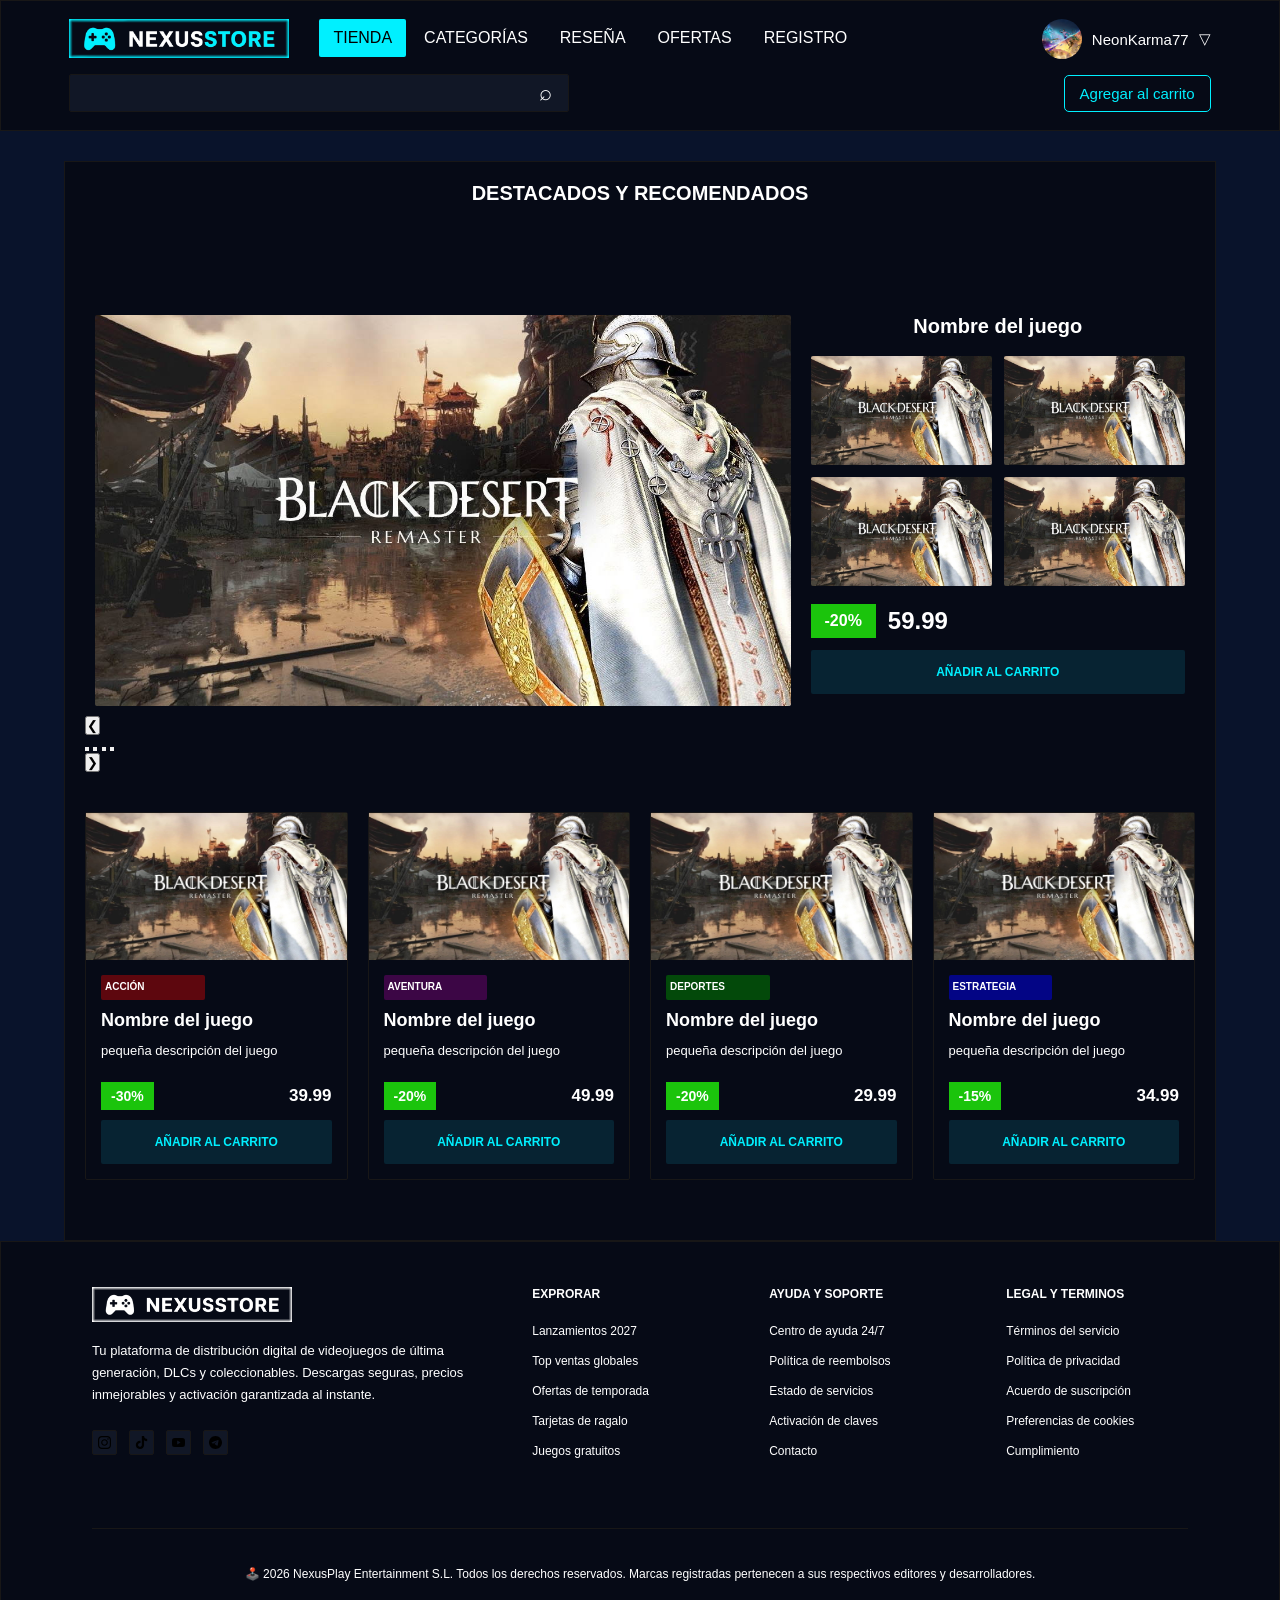
==== commit bb456c0b: "ajuste" ====
--- a/index.html
+++ b/index.html
@@ -6,10 +6,10 @@
     <meta name="viewport" content="width=device-width, initial-scale=1.0">
     <meta name="description" content="Página inicial de Nexusstore">
     <meta property="og:title" content="Nexusstore - Tienda de juegos">
-    <meta property="og:description" content="Encuentra muchas opciones de juegos">
-    <meta property="og:type" content="Sitio web">
-    <link rel="icon" type="image/png" href="images/gamepad.svg">
-    <meta property="og:image" content="https://fredydesarrolloweb.com">
+    <meta property="og:description" content="Encuentra tus juegos">
+    <meta property="og:type" content="website">
+    <link rel="icon" type="image/svg+xml" href="images/gamepad.svg">
+    <meta property="og:url" content="https://fredydesarrolloweb.com">
     <link rel="stylesheet" href="css/main.css">
     <link rel="stylesheet" href="css/registro.css">
     <title>Nexusstore</title>
--- a/css/main.css
+++ b/css/main.css
@@ -12,6 +12,7 @@
     --color-deportes: rgba(0, 128, 0, 0.534);
     --color-estrategia: rgba(0, 0, 255, 0.473);
     --color-boton: #072332;
+    --color-transparente: transparent;
 }
 
 /* colores 
@@ -158,7 +159,7 @@
     display: flex;
     align-items: center;
     gap: 10px;
-    background: transparent;
+    background: var(--color-transparente);
     color: var(--color-texto);
     font-size: 15px;
     cursor: pointer;
@@ -277,7 +278,7 @@
     gap: 8px;
     padding: 9px 15px;
     text-decoration: none;
-    background-color: transparent;
+    background-color: var(--color-transparente);
     border: 0.1px solid var(--color-verderesalto);
     border-radius: 5px;
     color: var(--color-verderesalto);
@@ -332,7 +333,7 @@
     background-color: var(--color-busqueda);
     border: 1px solid var(--color-bordes);
     border-radius: 2px;
-    filter: var(--color-fondotexto)(5) brightness(0) invert(1);
+    filter: (5) brightness(0) invert(1);
     transition: filter 0.3s ease, transform 0.3s ease;
     margin-top: 12px;
 }
@@ -376,7 +377,7 @@
     font-size: 12px;
     font-weight: 700;
     margin-bottom: 20px;
-    var(--color-texto)-space: nowrap;
+    white-space: nowrap;
 }
 
 .pie-pagina__lista {
@@ -453,8 +454,8 @@
 
 .exhibicion-juego__principal {
     width: 100%;
-    height: 100%;
-    min-height: 400px;
+    aspect-ratio: 16 / 9;
+    min-height: 0;
     border-radius: 2px;
 }
 
@@ -463,6 +464,7 @@
     height: 100%;
     display: block;
     border-radius: 2px;
+    object-fit: cover;
 
 }
 
@@ -1211,7 +1213,7 @@
     color: var(--color-texto);
     font-size: 12px;
     font-weight: bold;
-    var(--color-texto)-space: nowrap;
+    white-space: nowrap;
 
 }
 
@@ -1220,7 +1222,7 @@
     padding: 9px 8px;
     border: 1px solid var(--color-bordes);
     font-size: 10px;
-    var(--color-texto)-space: nowrap;
+    white-space: nowrap;
 
 }
 
@@ -1575,6 +1577,31 @@
 /* TABLETS */
 @media screen and (max-width: 1024px) {
 
+    .header-inicio__superior,
+    .header-inicio__inferior {
+        flex-wrap: wrap;
+        gap: 15px;
+    }
+
+    .buscador {
+        width: min(100%, 500px);
+    }
+
+    .pie-pagina__superior {
+        grid-template-columns: repeat(2, minmax(0, 1fr));
+        gap: 30px;
+    }
+
+    .contenedor-oferta .oferta:first-child {
+        grid-template-columns: repeat(2, minmax(0, 1fr));
+    }
+
+    .carrito__contenido,
+    .carrito__juegos,
+    .resumen {
+        width: 100%;
+    }
+
     .juegos-destacados {
         grid-template-columns: repeat(2, 1fr);
     }
@@ -1604,6 +1631,41 @@
 /* MÓVILES */
 @media screen and (max-width: 600px) {
 
+    .header-inicio__superior,
+    .header-inicio__inferior,
+    .header-inicio__izquierda {
+        flex-direction: column;
+        align-items: stretch;
+    }
+
+    .buscador {
+        width: 100%;
+    }
+
+    .pie-pagina__superior {
+        grid-template-columns: 1fr;
+        gap: 25px;
+    }
+
+    .pagina-categoria .catalogo {
+        grid-template-columns: minmax(0, 1fr);
+    }
+
+    .contenedor-oferta .oferta:first-child {
+        grid-template-columns: 1fr;
+    }
+
+    .exhibicion-juego__contenido {
+        grid-template-columns: minmax(0, 1fr);
+        margin-top: 30px;
+    }
+
+    .carrito__contenido,
+    .carrito__juegos,
+    .resumen {
+        width: 100%;
+    }
+
     .juegos-destacados,
     .pagina-categoria .catalogo-juegos {
         grid-template-columns: 1fr;
